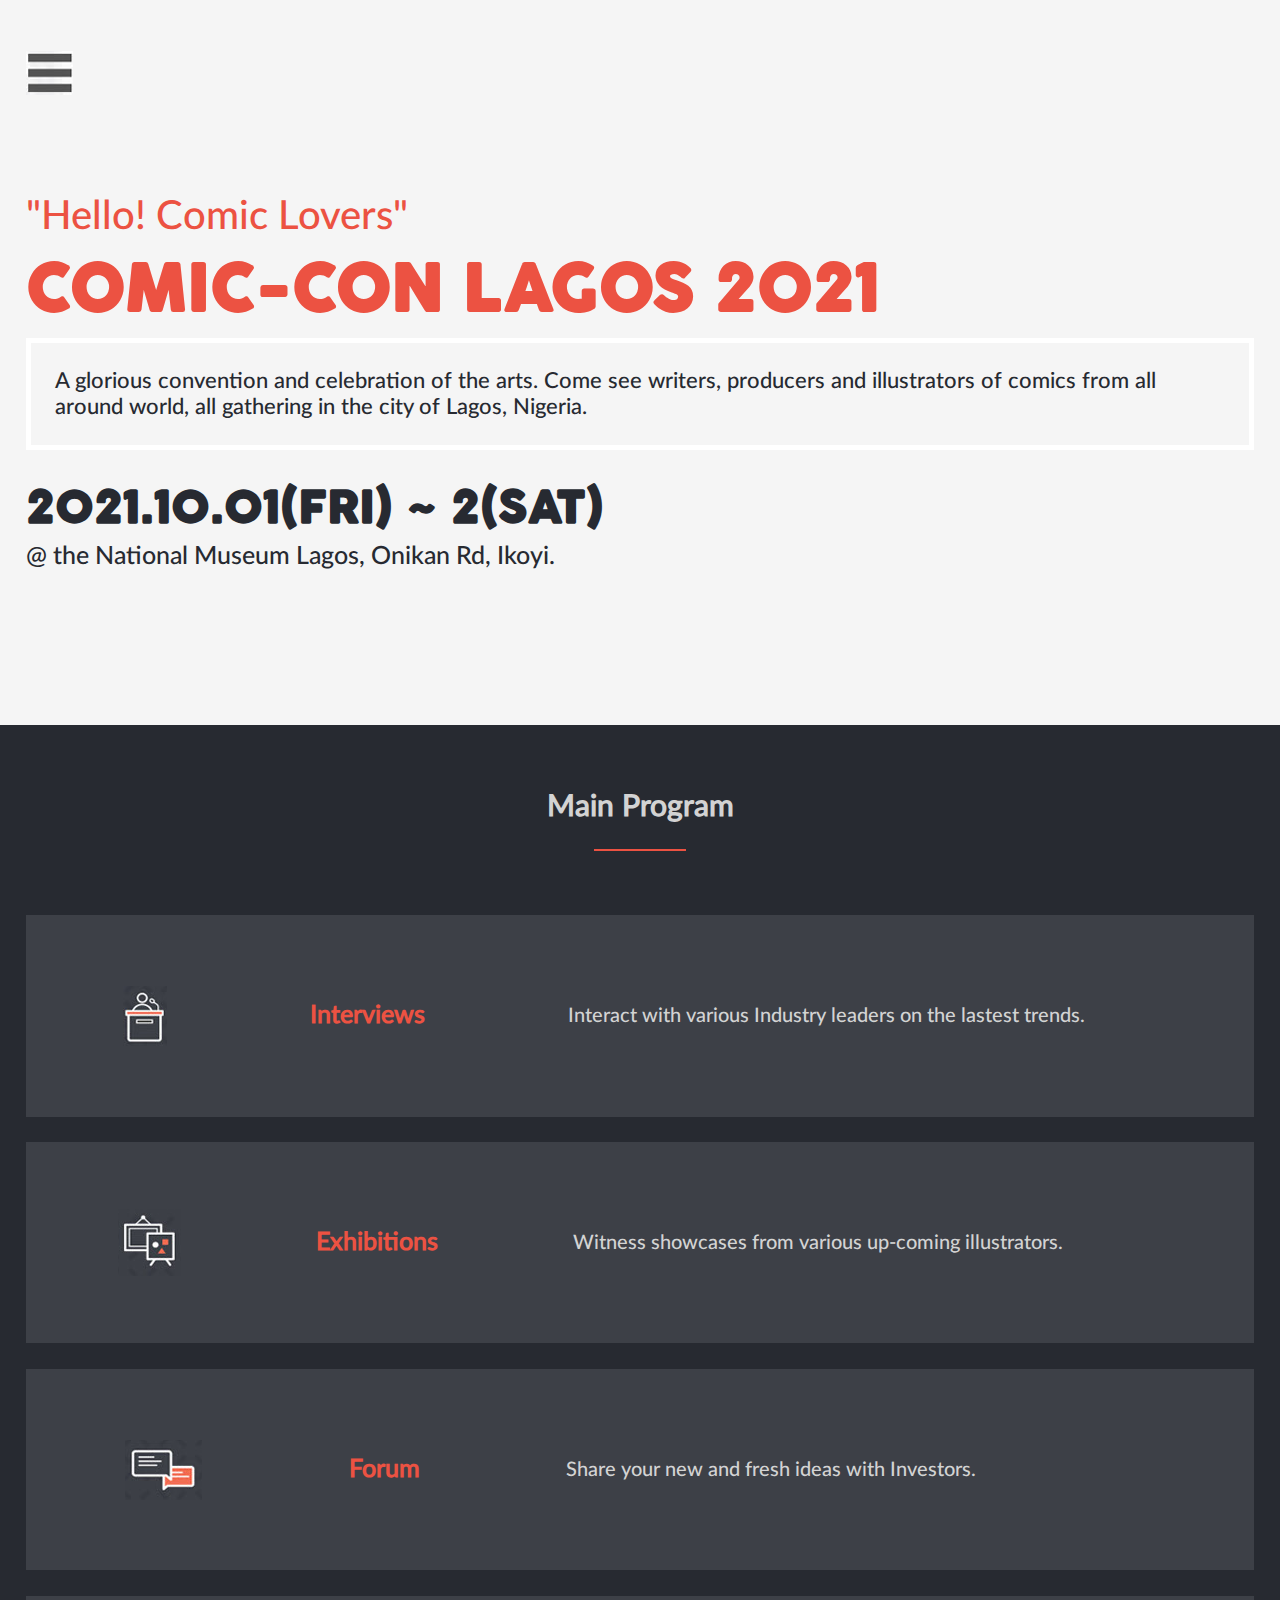
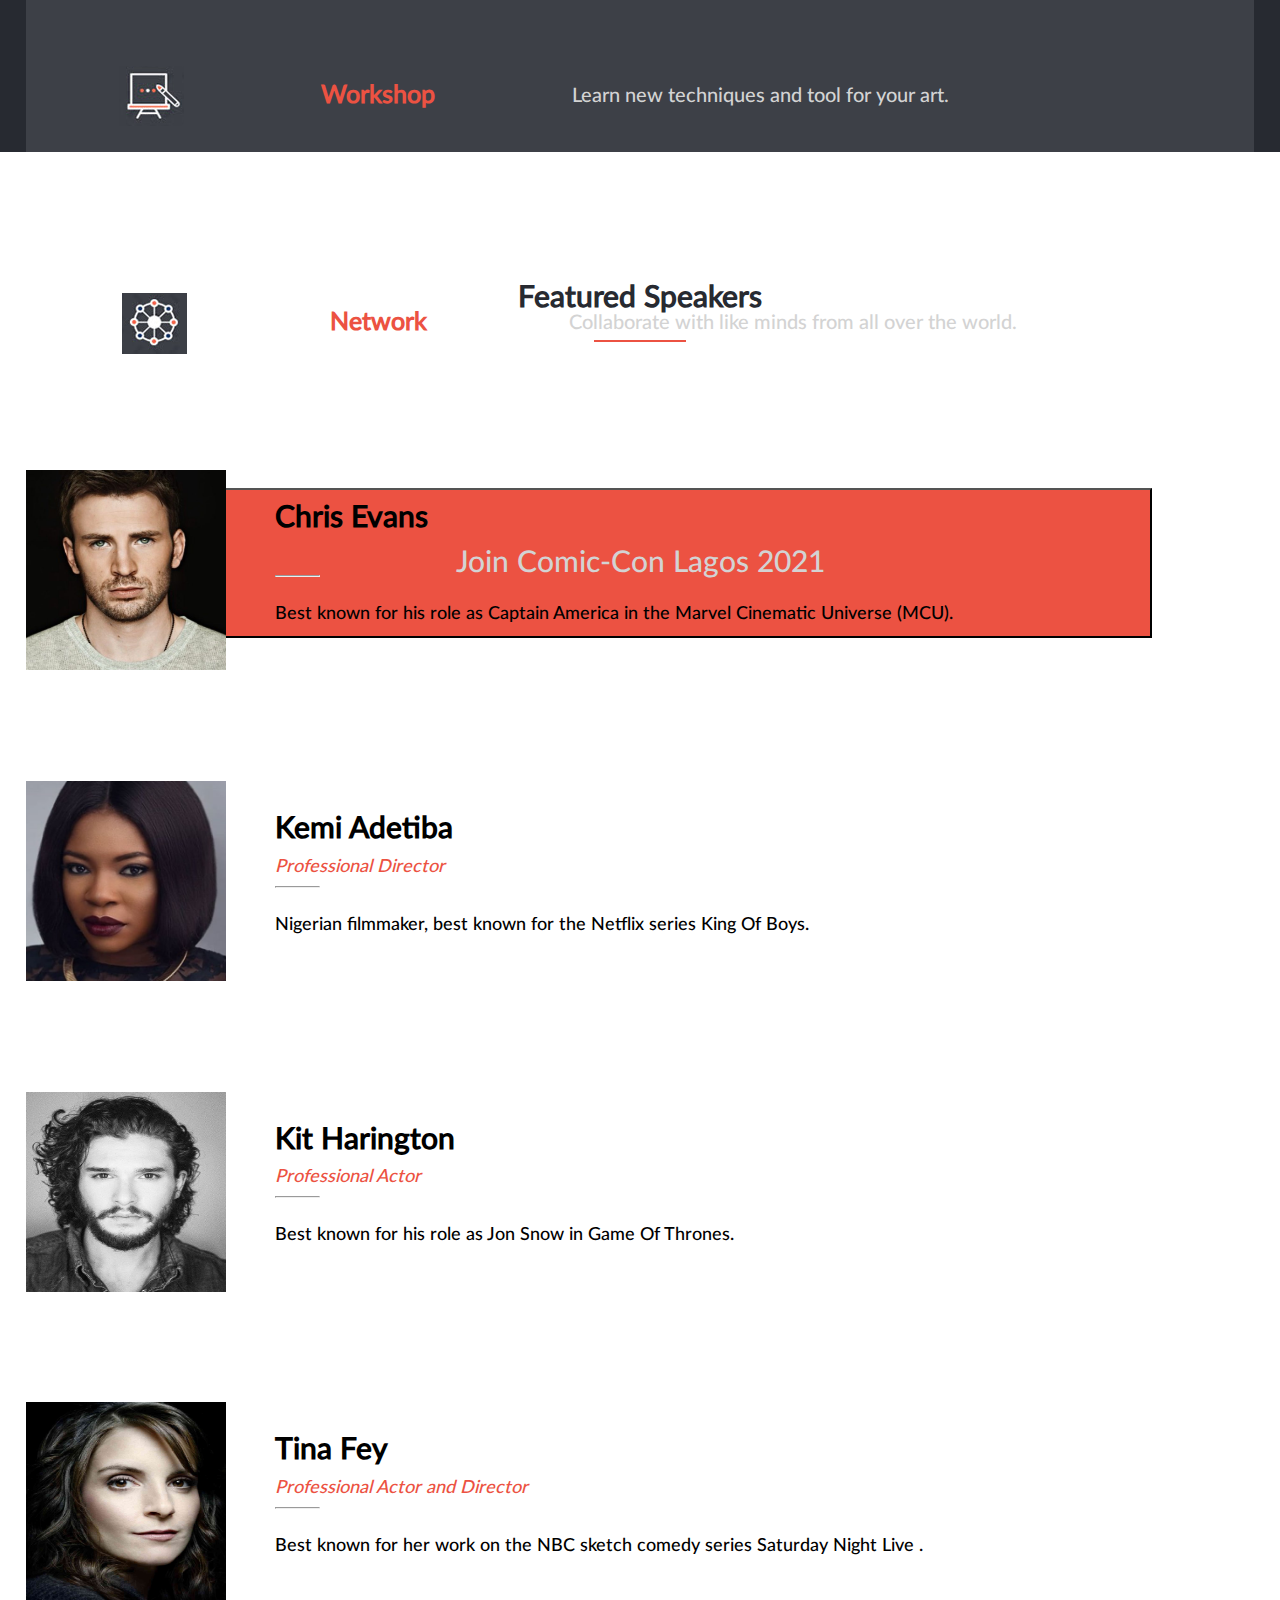
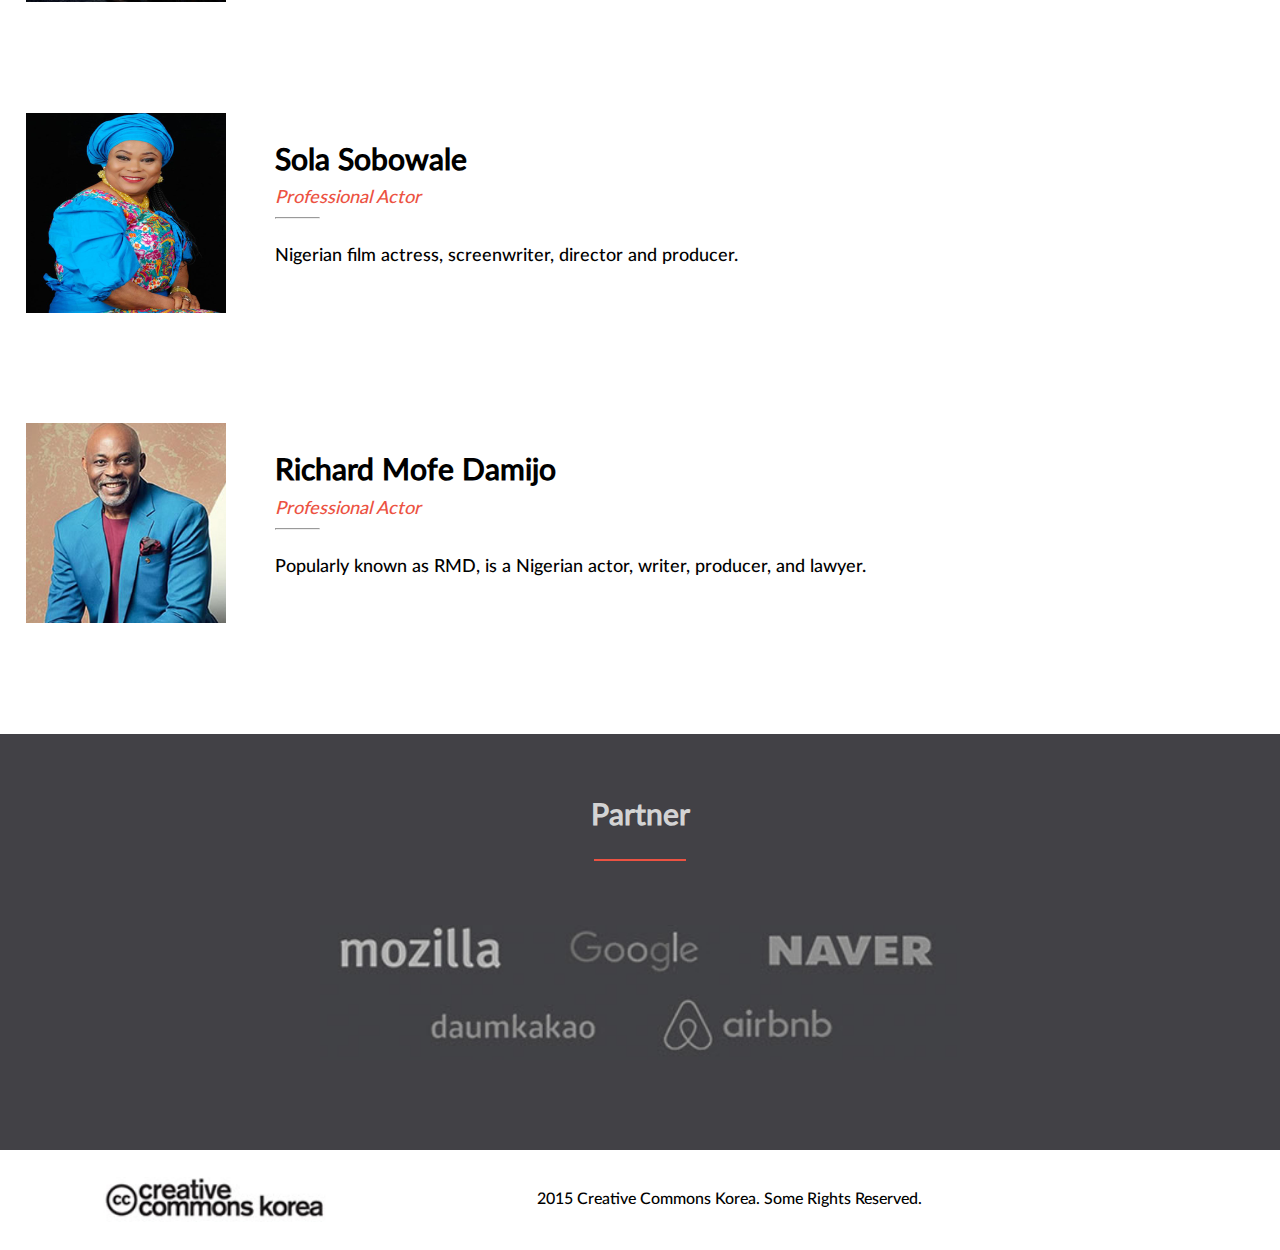
==== index.html @ f4b79e8e "Create index.html" ====
<!DOCTYPE html>
<html lang="en">
<head>
<meta charset="utf-8" />
<title>Comic Con-Home page</title>
<meta name="viewport" content="width=device-width,initial-scale=1.0" />
<link rel="stylesheet" href="css/fonts.css" />
<link rel="stylesheet" href="css/main.css" />
<script type="module" src="scripts/portfolio_load.js"></script>
<script src="scripts/export.js"></script>
</head>
<body>
 <div class="container d-flex">

     <div class="mobile-nav-div d-flex">
        <nav class="nav">
            <div><img  src="images/Hamburger.PNG" alt="View menu"></div>        
        </nav> 
    </div>

    <section id="landing-Page" class="landing-page">
        <header class="landing-page-header">
            <p>"Hello! Comic Lovers"</p>
            <h1>COMIC-CON LAGOS 2021</h1>
        </header>
        <div class="landing-page-p-div">
            <p class="border-div"> A glorious convention and celebration of the arts. Come see writers, producers and illustrators of comics from
                all around world, all gathering in the city of Lagos, Nigeria.
            </p>
            <p class="span-div"> <span>2021.10.01(FRI) ~ 2(SAT) </span> 
            <br>
                @ the National Museum Lagos, Onikan Rd, Ikoyi.
            </p>
        </div>
    </section>

    <section id="about-page" class="about-page">
        <div class="about-page-container-div">
            <header class="about-page-header">
                <h2> Main Program </h2>
                <hr>
            </header>
    
            <div>
                <div class="program-card-div">
                    <header class="program-card-header d-flex">
                        <img src ="images/Interview.PNG" alt="">
                        <h3>Interviews</h3>
                        <p> Interact with various Industry leaders on the lastest trends.</p>
                    </header>
                </div>
                <div class="program-card-div">
                    <header class="program-card-header d-flex">
                        <img src ="images/Exhibition.PNG" alt="">
                        <h3>Exhibitions</h3>
                        <p> Witness showcases from various up-coming illustrators.</p>
                    </header>
                </div>
                <div class="program-card-div">
                    <header class="program-card-header d-flex">
                        <img src ="images/Discussions.PNG" alt="">
                        <h3>Forum</h3>
                        <p> Share your new and fresh ideas with Investors.</p>
                    </header>
                </div>
                <div class="program-card-div">
                    <header class="program-card-header d-flex">
                        <img src ="images/Workshop.PNG" alt="">
                        <h3>Workshop</h3>
                        <p> Learn new techniques and tool for your art.</p>
                    </header>
                </div>
                <div class="program-card-div">
                    <header class="program-card-header d-flex">
                        <img src ="images/Network.PNG" alt="">
                        <h3>Network</h3>
                        <p> Collaborate with like minds from all over the world.</p>
                    </header>
                </div>
            </div>

            <div class="button-div">
                <button class="register-button"> Join Comic-Con Lagos 2021 </button>
            </div>
        </div> 
        <div class="speakers-div-container"> 
            <header class="speakers-div-container-header">
                <h2> Featured Speakers </h2>
                <hr>
            </header>
            <div class="group-speakers-div">
                <div class="single-speaker-div">
                    <div class="speaker-img-div"><img class="speaker-img" src="images/chrisevans.jpg" alt=""></div>
                    <div class="speaker-info-div">
                        <h3> Chris Evans</h3>
                        <span>Professional Actor</span>
                        <hr>
                        <p>
                            Best known for his role as Captain America in the Marvel Cinematic Universe (MCU).
                        </p>
                    </div>
                </div>
                <div class="single-speaker-div">
                    <div class="speaker-img-div"><img class="speaker-img" src="images/kemiAdetiba.jpg" alt=""></div>
                    <div class="speaker-info-div">
                        <h3> Kemi Adetiba</h3>
                        <span>Professional Director</span>
                        <hr>
                        <p>
                            Nigerian filmmaker, best known for the Netflix series King Of Boys.
                        </p>
                    </div>
                </div>
            </div>
            <div class="group-speakers-div">
                <div class="single-speaker-div"> 
                    <div class="speaker-img-div"><img class="speaker-img" src="images/KitHarrington.jpg" alt=""></div>
                    <div class="speaker-info-div">
                        <h3> Kit Harington</h3>
                        <span>Professional Actor</span>
                        <hr>
                        <p>
                            Best known for his role as Jon Snow in Game Of Thrones.
                        </p>
                    </div>
                </div>
                <div class="single-speaker-div">
                    <div class="speaker-img-div"><img class="speaker-img" src="images/TinaFey.jpg" alt=""></div>
                    <div class="speaker-info-div"> 
                        <h3> Tina Fey</h3>
                        <span>Professional Actor and Director</span>
                        <hr>
                        <p>
                            Best known for her work on the NBC sketch comedy series Saturday Night Live .
                        </p>
                    </div>
                </div>
            </div>
            <div class="group-speakers-div">
                <div class="single-speaker-div"> 
                    <div class="speaker-img-div"><img class="speaker-img" src="images/shola.jpg" alt=""></div>
                    <div class="speaker-info-div">
                        <h3> Sola Sobowale</h3>
                        <span>Professional Actor</span>
                        <hr>
                        <p>
                            Nigerian film actress, screenwriter, director and producer.
                        </p>
                    </div>
                </div>
                <div class="single-speaker-div">
                    <div class="speaker-img-div"><img class="speaker-img" src="images/rmd.jpg" alt=""></div>
                    <div class="speaker-info-div">
                        <h3> Richard Mofe Damijo</h3>
                        <span>Professional Actor</span>
                        <hr>
                        <p>
                            Popularly known as RMD, is a Nigerian actor, writer, producer, and lawyer.
                        </p>
                    </div>
                </div>
            </div>
        </div>    
    </section>

    <footer>
        <div class="about-page-header">
            <h2> Partner </h2>
            <hr>
        </div>
        <div>
            <div class="footer-img-div d-flex"><img src="images/partners.PNG" alt="partners logo"></div>
            <div class="licence-div d-flex">
                <img src="images/cc.PNG" alt="creative commons logo">
                <p>2015 Creative Commons Korea. Some Rights Reserved. </p>
            </div>
        </div>
    </footer>
 </div>
</body>
</html>
---- css/fonts.css ----
@font-face {
    font-family: 'LatoWebMedium';
    src: url('/fonts/Lato-Medium.eot');
    src: url('/fonts/Lato-Medium.eot?#iefix') format('embedded-opentype');
    src: url('/fonts/Lato-Medium.woff2') format('woff2');
    src: url('/fonts/Lato-Medium.woff') format('woff');
    src: url('/fonts/Lato-Medium.ttf') format('truetype');
    font-style: normal;
    font-weight: normal;
    text-rendering: optimizeLegibility;
}

@font-face {
    font-family: 'LatoWebMediumitalic';
    src: url('/fonts/Lato-MediumItalic.eot'); /* IE9 Compat Modes */
    src: url('/fonts/Lato-MediumItalic.eot?#iefix') format('embedded-opentype'), /* IE6-IE8 */
         url('/fonts/Lato-MediumItalic.woff2') format('woff2'), /* Modern Browsers */
         url('/fonts/Lato-MediumItalic.woff') format('woff'), /* Modern Browsers */
         url('/fonts/Lato-MediumItalic.ttf') format('truetype');
    font-style: italic;
    font-weight: normal;
    text-rendering: optimizeLegibility;
}

@font-face {
    font-family: 'CocoGoose';
    src: url('/fonts/Cocogoose-Pro-trial.ttf') format('truetype');
    src: url('/fonts/cocogoose.ttf') format('truetype');
    font-weight: normal;
    font-style: normal;
}
---- css/main.css ----
html {
  box-sizing: border-box;   
}

body {
  font-family: 'CocoGoose','LatoWebMedium', Helvetica, sans-serif;
  margin: 0;
  background-color: #f5f5f5;
}

button {
  cursor: pointer;
}

.container {
  flex-direction: column; 
}

.container {
  border: none;
  max-width: none;
  height: 100%;
  margin: 0;  
  justify-content: space-between;
  overflow-y: auto;
}

footer {
  background-color: #424146;
  padding-top: 5%;
}

.speaker-info-div,
.single-speaker-div,
.program-card-div,
.d-flex {
  display: flex;
}

.mobile-nav-div {
  padding: 4% 2% 2% 2%;
  min-height: 5%;
}

.nav img:hover {
  border: 1px solid black;
  overflow: hidden;
}

.landing-page {
  width: 96%;
  margin: 2% 2% 10% 2%;
  min-height: 45%;
}

.speaker-info-div span,
.speakers-div-container-header hr,
.program-card-header h3,
.landing-page-header p,
.landing-page-header h1,
.about-page-header hr {
  color: #ec5242;
}

.speakers-div-container-header h2,
.landing-page-p-div p {
  color: #272a31;
}

.licence-div p,
.speaker-info-div,
.speakers-div-container-header h2,
.register-button,
.program-card-div,
.about-page-header h2,
.border-div,
.landing-page-header p,
.span-div {
  font-family: 'LatoWebMedium', Helvetica, sans-serif;
}

.landing-page-header p { 
 font-size: 40px; 
 margin-bottom: 0;
}

.landing-page-header h1,
.span-div span {
  font-family: 'CocoGoose', Helvetica, sans-serif;
}

.landing-page-header h1 {  
  font-size: 65px; 
  margin-top: 0;
  margin-bottom: 0;
}

.landing-page-p-div {
  margin-bottom: 2%;
}

.landing-page-p-div p.border-div {
  border: 5px solid #ffff;
  padding: 2%;
  font-size: 22px;
  margin-top: 0;
}

.span-div span {
  font-weight: bold;
  font-size: 45px;
}

.span-div {  
  font-size: 25px;
}

.about-page {
  background-color: #ffff;
  min-height: 80%;
}

.register-button,
.program-card-header p,
.about-page-header {
  color: #d3d3d3;
}

.about-page-header {  
  margin-bottom: 5%;
}

.about-page-header h2 {  
  margin-top: 0;
}


.speakers-div-container-header {
  margin-bottom: 10%;
  margin-top: 5%;
}

.speakers-div-container-header,
.about-page-header {  
  text-align: center;  
}

.speakers-div-container-header h2,
.about-page-header h2 {
  font-size: 30px;
}

.speakers-div-container-header hr,
.about-page-header hr {
  border: 1px solid;
  width: 7%;
}

.about-page-container-div {
  height: 107vh;
  background-color: #272a31;
  padding-top: 5%;
}

.program-card-div {
  background: #3d4047;
}

.program-card-div {  
  margin-left: 2%;
  margin-right: 2%;
  margin-bottom: 2%;
  width: 92%;
  padding: 2%;
  height: 150px;
  align-items: center;
}

.program-card-div header {
  width: 100%;
  height: 100%;
  justify-content: space-around;
  align-items: center;
}

.program-card-header p {
  width: 50%;
  font-size: 20px;
}

.program-card-div header.program-card-header {
  flex-direction: row;
}

.program-card-header h3 {
  font-size: 25px;
}

.button-div {
  height: 150px;
  width: 80%;
  margin: 5% 10% 5% 10%;
}

.register-button {
  height: 100%;  
  background: #ec5242;
  width: 100%;
  font-size: 30px;
}

.register-button:hover {
  border: 1px solid #3d4047;
}

.speakers-div-container {
  background: #ffff;
  padding-top: 5%;
}

.group-speakers-div {
  margin-left: 2%;
  margin-right: 2%;
}

.single-speaker-div {
  flex-direction: row;
  margin-bottom: 4%;
}

.speaker-img-div {
  height: 200px;
  width: 200px;
  margin-right: 4%;
  margin-bottom: 5%;
}

.speaker-img {
  width: 100%;
  height: 100%;
}

.speaker-info-div {
  flex-direction: column;   
  width: 70%;
}

.speaker-info-div h3 {
  font-size: 30px;
  font-weight: bold;
  margin-bottom: 1%;
}

.speaker-info-div p, 
.speaker-info-div span {   
  font-size: 18px;
}

.speaker-info-div span {
  font-style: italic; 
}

.speaker-info-div hr {
  width: 5%;   
  margin-left: 0px;  
}

.footer-img-div {
  justify-content: center;
}

.licence-div {
  background: #fff;
  width: 100%;
  height: 100px;
  align-items: center;
  justify-content: space-around;
}

.licence-div p {
  width: 50%;
  font-size: 16px;
}

.licence-div img {
  height: 45%;
}

.footer-img-div img {
  margin-bottom: 7%;
  min-width: 50%;
}
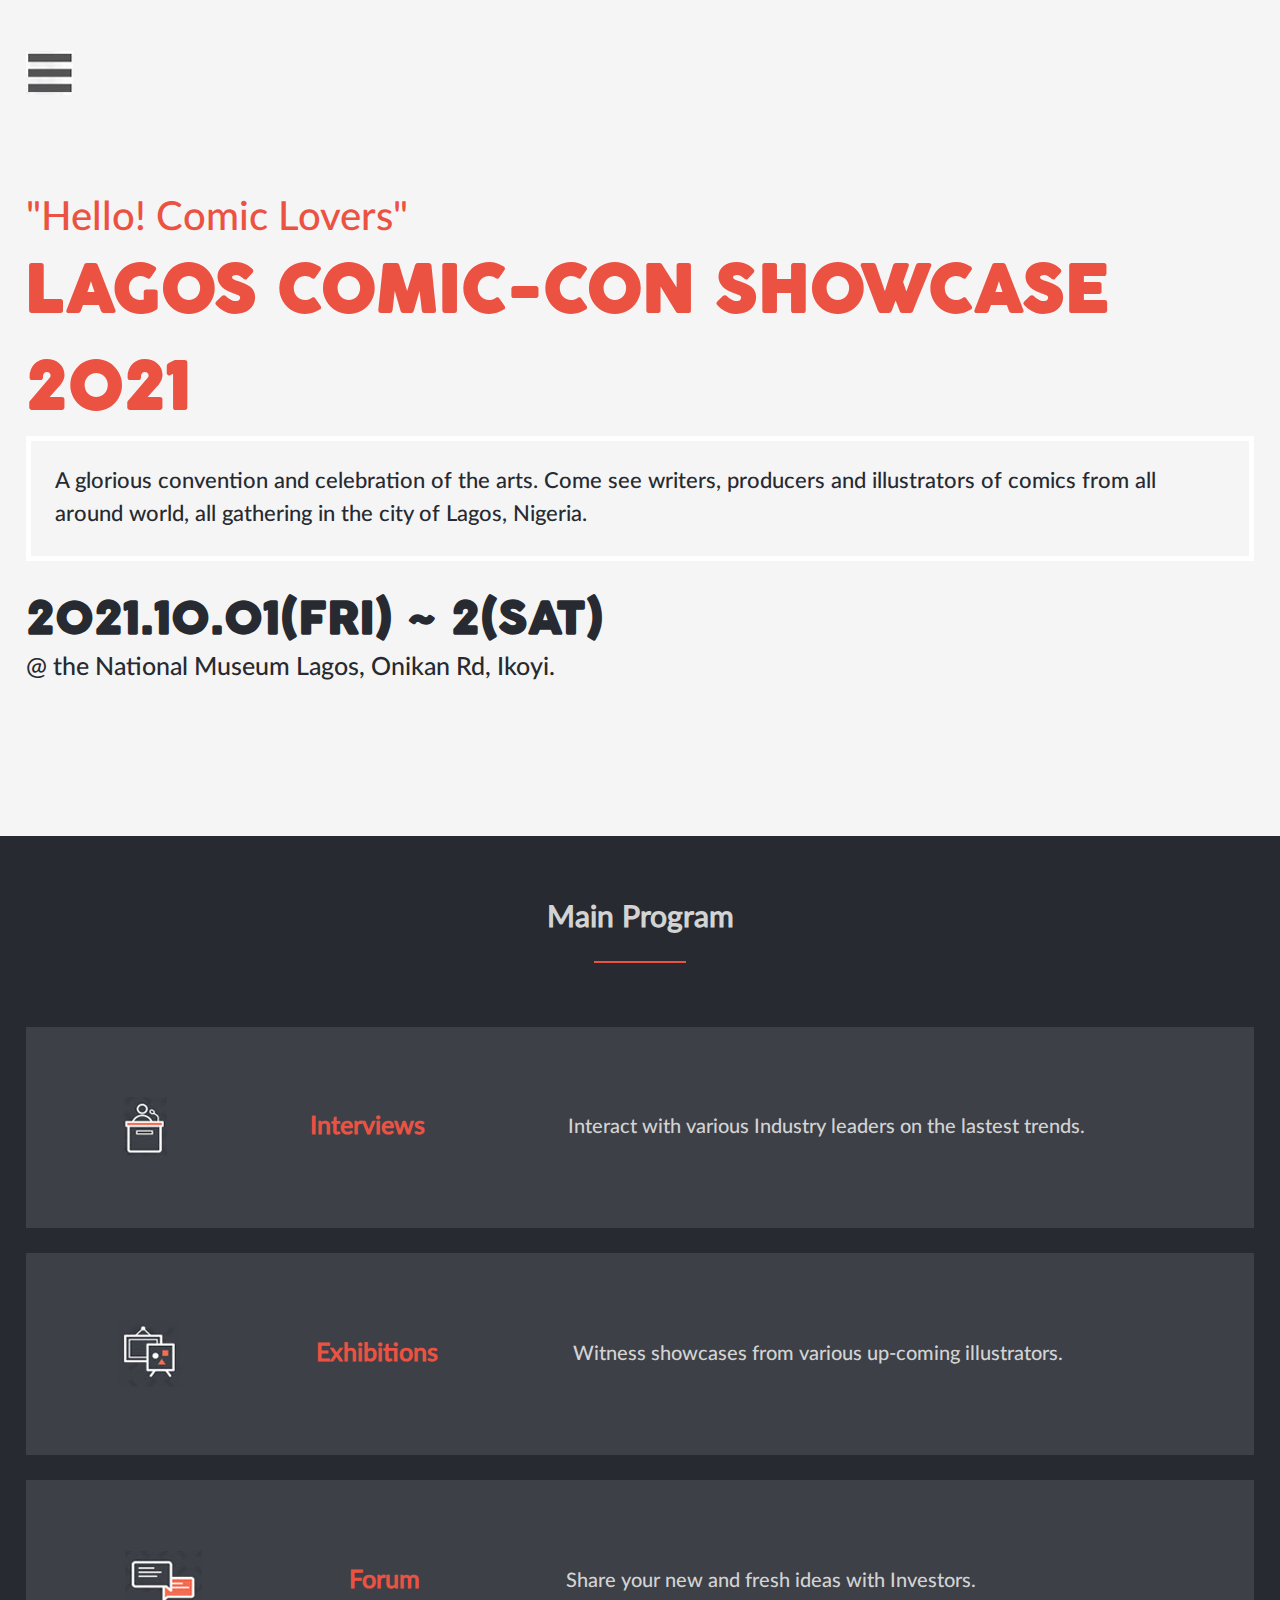
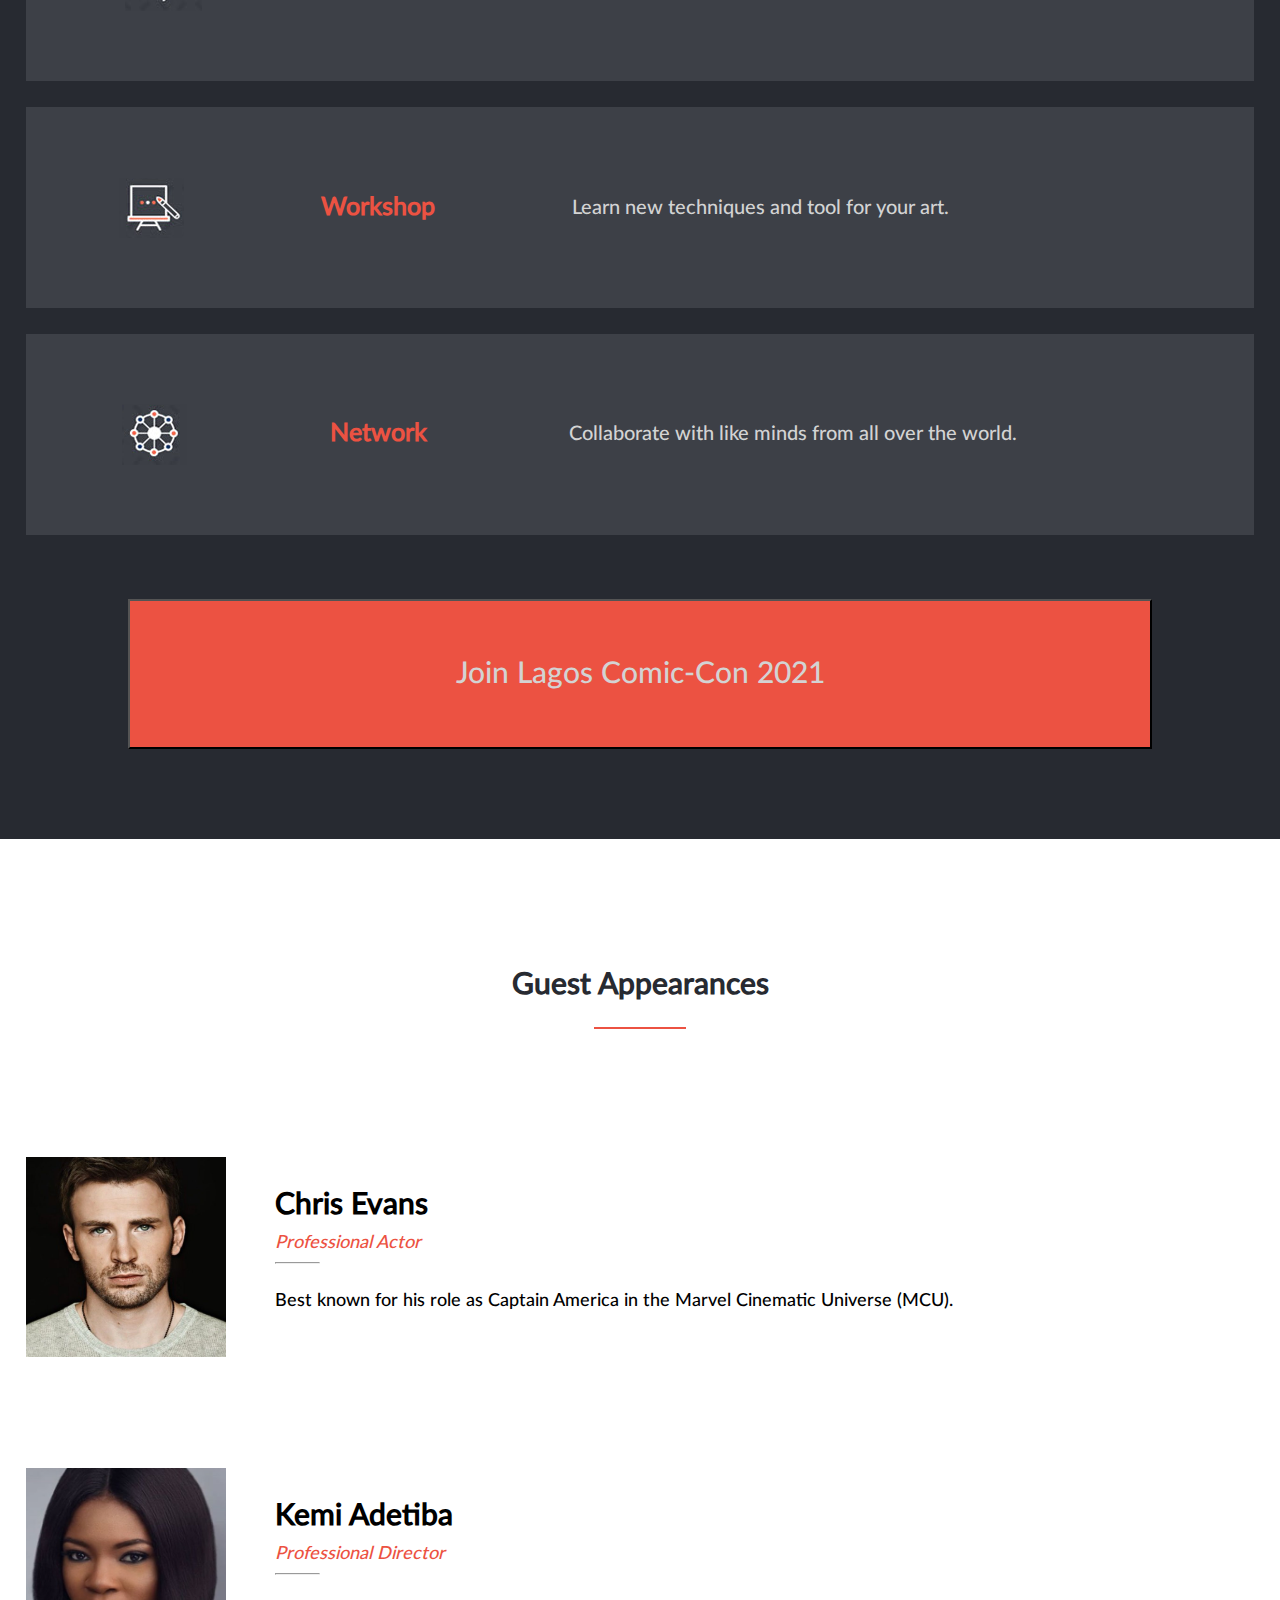
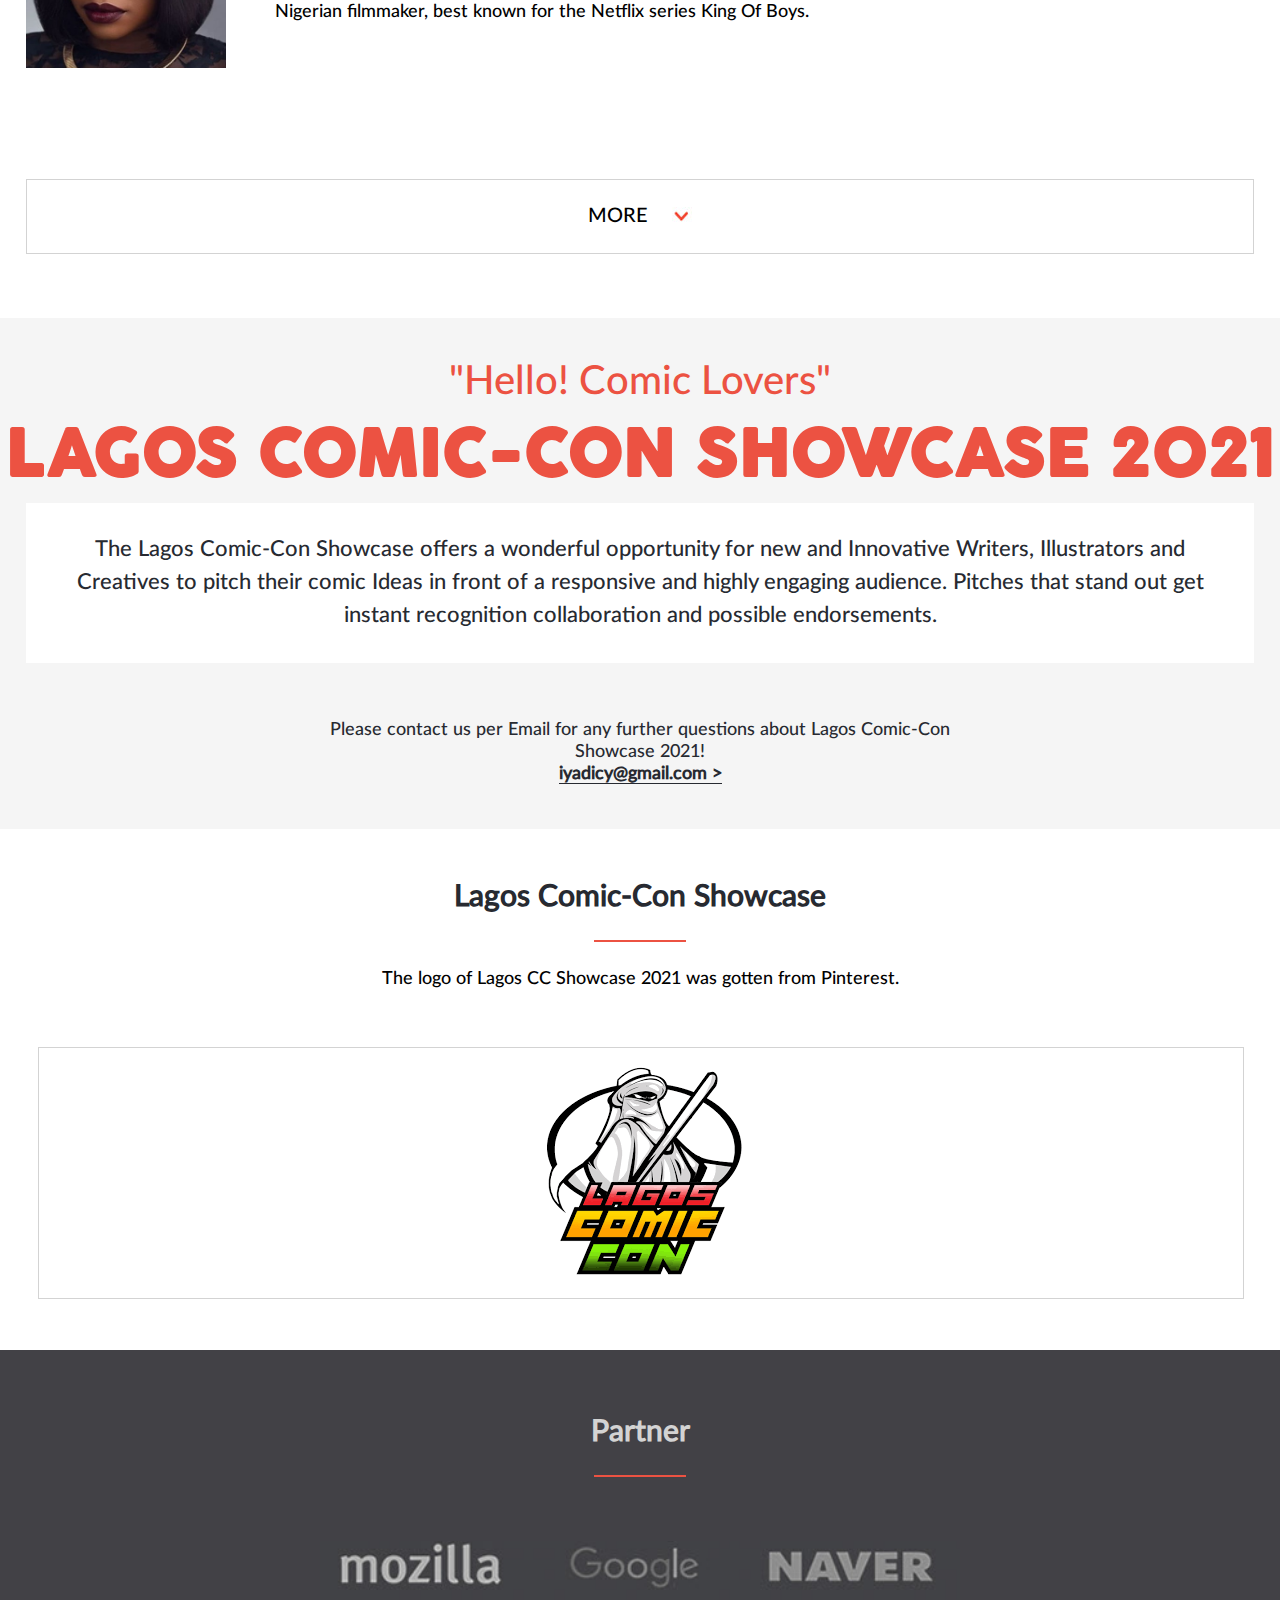
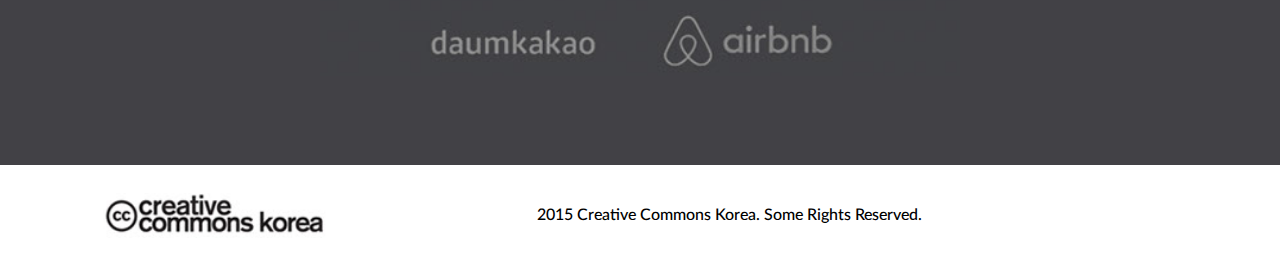
==== commit 63ce7168: "Update Index.html" ====
--- a/index.html
+++ b/index.html
@@ -2,26 +2,27 @@
 <html lang="en">
 <head>
 <meta charset="utf-8" />
-<title>Comic Con-Home page</title>
+<title>Lagos Comic-Con Showcase: Home page</title>
 <meta name="viewport" content="width=device-width,initial-scale=1.0" />
 <link rel="stylesheet" href="css/fonts.css" />
 <link rel="stylesheet" href="css/main.css" />
-<script type="module" src="scripts/portfolio_load.js"></script>
+<link rel="stylesheet" href="css/mobile-nav.css" />
+<link rel="stylesheet" href="css/about-section.css" />
 <script src="scripts/export.js"></script>
 </head>
 <body>
  <div class="container d-flex">
 
-     <div class="mobile-nav-div d-flex">
-        <nav class="nav">
+     <div class="mobile-nav-div fixed d-flex">
+        <nav class="nav" id="Hamburger">
             <div><img  src="images/Hamburger.PNG" alt="View menu"></div>        
         </nav> 
     </div>
 
-    <section id="landing-Page" class="landing-page">
+    <section id="landing-Page" class="landing-page margin-top">
         <header class="landing-page-header">
             <p>"Hello! Comic Lovers"</p>
-            <h1>COMIC-CON LAGOS 2021</h1>
+            <h1>LAGOS COMIC-CON SHOWCASE <br> 2021</h1>
         </header>
         <div class="landing-page-p-div">
             <p class="border-div"> A glorious convention and celebration of the arts. Come see writers, producers and illustrators of comics from
@@ -34,9 +35,9 @@
         </div>
     </section>
 
-    <section id="about-page" class="about-page">
-        <div class="about-page-container-div">
-            <header class="about-page-header">
+    <section id="program-page" class="program-page">
+        <div class="program-page-container-div">
+            <header class="program-page-header">
                 <h2> Main Program </h2>
                 <hr>
             </header>
@@ -80,12 +81,12 @@
             </div>
 
             <div class="button-div">
-                <button class="register-button"> Join Comic-Con Lagos 2021 </button>
+                <button class="register-button"> Join Lagos Comic-Con 2021 </button>
             </div>
         </div> 
         <div class="speakers-div-container"> 
             <header class="speakers-div-container-header">
-                <h2> Featured Speakers </h2>
+                <h2> Guest Appearances </h2>
                 <hr>
             </header>
             <div class="group-speakers-div">
@@ -112,59 +113,124 @@
                     </div>
                 </div>
             </div>
-            <div class="group-speakers-div">
-                <div class="single-speaker-div"> 
-                    <div class="speaker-img-div"><img class="speaker-img" src="images/KitHarrington.jpg" alt=""></div>
-                    <div class="speaker-info-div">
-                        <h3> Kit Harington</h3>
-                        <span>Professional Actor</span>
-                        <hr>
-                        <p>
-                            Best known for his role as Jon Snow in Game Of Thrones.
-                        </p>
-                    </div>
-                </div>
-                <div class="single-speaker-div">
-                    <div class="speaker-img-div"><img class="speaker-img" src="images/TinaFey.jpg" alt=""></div>
-                    <div class="speaker-info-div"> 
-                        <h3> Tina Fey</h3>
-                        <span>Professional Actor and Director</span>
-                        <hr>
-                        <p>
-                            Best known for her work on the NBC sketch comedy series Saturday Night Live .
-                        </p>
-                    </div>
-                </div>
-            </div>
-            <div class="group-speakers-div">
-                <div class="single-speaker-div"> 
-                    <div class="speaker-img-div"><img class="speaker-img" src="images/shola.jpg" alt=""></div>
-                    <div class="speaker-info-div">
-                        <h3> Sola Sobowale</h3>
-                        <span>Professional Actor</span>
-                        <hr>
-                        <p>
-                            Nigerian film actress, screenwriter, director and producer.
-                        </p>
-                    </div>
-                </div>
-                <div class="single-speaker-div">
-                    <div class="speaker-img-div"><img class="speaker-img" src="images/rmd.jpg" alt=""></div>
-                    <div class="speaker-info-div">
-                        <h3> Richard Mofe Damijo</h3>
-                        <span>Professional Actor</span>
-                        <hr>
-                        <p>
-                            Popularly known as RMD, is a Nigerian actor, writer, producer, and lawyer.
-                        </p>
-                    </div>
-                </div>
-            </div>
+
+            <div id="do-collapse-div">
+                <button class="more-button" id="do-collapse" type="button">MORE <img src="images/more-arrow.PNG" alt=""></button>
+            </div>
+            
+            <div class="hide" id="collapse">
+                <div class="group-speakers-div">
+                    <div class="single-speaker-div"> 
+                        <div class="speaker-img-div"><img class="speaker-img" src="images/KitHarrington.jpg" alt=""></div>
+                        <div class="speaker-info-div">
+                            <h3> Kit Harington</h3>
+                            <span>Professional Actor</span>
+                            <hr>
+                            <p>
+                                Best known for his role as Jon Snow in Game Of Thrones.
+                            </p>
+                        </div>
+                    </div>
+                    <div class="single-speaker-div">
+                        <div class="speaker-img-div"><img class="speaker-img" src="images/TinaFey.jpg" alt=""></div>
+                        <div class="speaker-info-div"> 
+                            <h3> Tina Fey</h3>
+                            <span>Professional Actor and Director</span>
+                            <hr>
+                            <p>
+                                Best known for her work on the NBC sketch comedy series Saturday Night Live .
+                            </p>
+                        </div>
+                    </div>
+                </div>
+                <div class="group-speakers-div">
+                    <div class="single-speaker-div"> 
+                        <div class="speaker-img-div"><img class="speaker-img" src="images/shola.jpg" alt=""></div>
+                        <div class="speaker-info-div">
+                            <h3> Sola Sobowale</h3>
+                            <span>Professional Actor</span>
+                            <hr>
+                            <p>
+                                Nigerian film actress, screenwriter, director and producer.
+                            </p>
+                        </div>
+                    </div>
+                    <div class="single-speaker-div">
+                        <div class="speaker-img-div"><img class="speaker-img" src="images/rmd.jpg" alt=""></div>
+                        <div class="speaker-info-div">
+                            <h3> Richard Mofe Damijo</h3>
+                            <span>Professional Actor</span>
+                            <hr>
+                            <p>
+                                Popularly known as RMD, is a Nigerian actor, writer, producer, and lawyer.
+                            </p>
+                        </div>
+                    </div>
+                </div>
+    
+            </div>
+           <div class="hide" id="undo-collapse-div">
+            <button class="less-button" id="undo-collapse" type="button"><img src="images/Less-arrow.png" alt=""></button>
+           </div>
+           
         </div>    
     </section>
 
+    <section class="landing-Page" id="about-page">
+        <header class="landing-page-header center">
+            <p>"Hello! Comic Lovers"</p>
+            <h1>LAGOS COMIC-CON SHOWCASE 2021</h1>
+        </header>
+        <div class="landing-page-p-div about-p-div">
+            <p class="border-div about-p-tag"> The Lagos Comic-Con Showcase offers a wonderful opportunity for new and Innovative Writers, Illustrators and
+                Creatives to pitch their comic Ideas in front of a responsive and highly engaging audience. Pitches that stand out get instant recognition
+                collaboration and possible endorsements.
+            </p>
+            <p class="about-landing-page-p"> Please contact us per Email for any further questions about Lagos Comic-Con Showcase 2021!
+                <br>
+                <a href="mailto:iyadicy@gmail.com">iyadicy@gmail.com ></a>                
+            </p>
+        </div>
+        <div class="speakers-div-container flex-column padding">
+            <header class="speakers-div-container-header margin">
+                <h2> Lagos Comic-Con Showcase </h2>
+                <hr>
+            </header>
+            <P class="about-landing-page-p"> The logo of Lagos CC Showcase 2021 was gotten from Pinterest.</P>
+            <div class="main-logo-div"><img src="images/lagosComicConLogo.png" alt="showcase logo"></div>
+        </div>
+    </section>
+
+    <div class="mobile-nav d-flex" id="mobile-nav">    
+        <div class="mobile-nav-top d-flex">          
+          <div class="cross-img-div"><img src="images/circle-cross.png" tabindex="0" id="cancel-img" class="cross-img" alt="close menu"></div>
+        </div>
+        <div class="mobile-nav-list d-flex">
+          <ul class="mobile-nav-menu-list d-flex">
+            <li tabindex="0">
+              <div class="mobile-nav-list-title"><a href="#landing-page">Home</a></div>
+            </li>
+            <li tabindex="0">
+              <div class="mobile-nav-list-title margin-top"><a href="#program-page">Program</a></div>       
+            </li>
+            <li tabindex="0">
+              <div class="mobile-nav-list-title margin-top"><a href="#about-page">About</a></div>   
+            </li>
+            <li tabindex="0">
+              <div class="mobile-nav-list-title margin-top"><a href="#landing-page">Join</a></div> 
+            </li>
+            <li tabindex="0">
+                <div class="mobile-nav-list-title margin-top"><a href="#landing-page">Sponsor</a></div> 
+            </li>
+            <li tabindex="0">
+                <div class="mobile-nav-list-title margin-top"><a href="#landing-page">News</a></div> 
+            </li>
+          </ul>
+        </div>         
+      </div>
+
     <footer>
-        <div class="about-page-header">
+        <div class="program-page-header">
             <h2> Partner </h2>
             <hr>
         </div>
@@ -177,5 +243,6 @@
         </div>
     </footer>
  </div>
+ <script src="scripts/app.js"></script>
 </body>
 </html>--- a/css/main.css
+++ b/css/main.css
@@ -14,6 +14,10 @@
 
 .container {
   flex-direction: column; 
+}
+
+.hide {
+  display: none;
 }
 
 .container {
@@ -42,11 +46,6 @@
   min-height: 5%;
 }
 
-.nav img:hover {
-  border: 1px solid black;
-  overflow: hidden;
-}
-
 .landing-page {
   width: 96%;
   margin: 2% 2% 10% 2%;
@@ -58,7 +57,7 @@
 .program-card-header h3,
 .landing-page-header p,
 .landing-page-header h1,
-.about-page-header hr {
+.program-page-header hr {
   color: #ec5242;
 }
 
@@ -67,12 +66,14 @@
   color: #272a31;
 }
 
+.less-button,
+.more-button,
 .licence-div p,
 .speaker-info-div,
 .speakers-div-container-header h2,
 .register-button,
 .program-card-div,
-.about-page-header h2,
+.program-page-header h2,
 .border-div,
 .landing-page-header p,
 .span-div {
@@ -104,6 +105,7 @@
   padding: 2%;
   font-size: 22px;
   margin-top: 0;
+  line-height: 1.5em;
 }
 
 .span-div span {
@@ -115,22 +117,22 @@
   font-size: 25px;
 }
 
-.about-page {
+.program-page {
   background-color: #ffff;
   min-height: 80%;
 }
 
 .register-button,
 .program-card-header p,
-.about-page-header {
+.program-page-header {
   color: #d3d3d3;
 }
 
-.about-page-header {  
+.program-page-header {  
   margin-bottom: 5%;
 }
 
-.about-page-header h2 {  
+.program-page-header h2 {  
   margin-top: 0;
 }
 
@@ -141,25 +143,26 @@
 }
 
 .speakers-div-container-header,
-.about-page-header {  
+.program-page-header {  
   text-align: center;  
 }
 
 .speakers-div-container-header h2,
-.about-page-header h2 {
+.program-page-header h2 {
   font-size: 30px;
 }
 
 .speakers-div-container-header hr,
-.about-page-header hr {
+.program-page-header hr {
   border: 1px solid;
   width: 7%;
 }
 
-.about-page-container-div {
-  height: 107vh;
+.program-page-container-div {
+  min-height: 12vh;
   background-color: #272a31;
   padding-top: 5%;
+  padding-bottom: 2%;
 }
 
 .program-card-div {
@@ -210,7 +213,7 @@
 }
 
 .register-button:hover {
-  border: 1px solid #3d4047;
+  border: 5px solid #3d4047;
 }
 
 .speakers-div-container {
@@ -289,4 +292,29 @@
 .footer-img-div img {
   margin-bottom: 7%;
   min-width: 50%;
-}+}
+
+.less-button,
+.more-button {
+  display: flex;
+  width: 96%;
+  height: 75px;
+  margin-left: 2%;
+  margin-right: 2%;
+  margin-bottom: 5%;
+  font-size: 20px; 
+  background: #ffff;
+  border: 1px solid #d3d3d3;
+  justify-content: center;
+  align-items: center;
+}
+
+.less-button img,
+.more-button img {
+  margin-left: 2%;
+}
+
+.less-button:hover,
+.more-button:hover {
+  border: 5px solid #d3d3d3;
+}
--- a/css/mobile-nav.css
+++ b/css/mobile-nav.css
@@ -0,0 +1,73 @@
+.mobile-nav {
+  display: none;
+}
+
+.mobile-nav {
+  z-index: 9;
+  min-width: 100%;
+  min-height: 100%;
+  position: fixed;
+  flex-wrap: wrap;
+  overflow-x: hidden;
+  overflow-y: auto;
+  background: #ec5242;
+  flex-direction: column;
+  justify-content: space-around;
+  margin: auto;
+}
+
+.mobile-nav-top {
+  flex-direction: row;
+  justify-content: space-between;
+  min-width: 100%;
+}
+
+.mobile-nav-menu-list a:hover {
+  border-bottom: 4px solid #272a31;
+}
+
+.mobile-nav-menu-list a {
+  text-decoration: none;  
+  color: #d3d3d3;
+  font-size: 30px;
+}
+
+.mobile-nav-list {
+  width: 100%;
+}
+
+li.mobile-nav-list-title {
+  text-decoration: none;
+}
+
+.mobile-nav-menu-list {
+  list-style: none;
+  font-family: 'CocoGoose', Helvetica, sans-serif;
+  text-align: center;
+  flex-direction: column;
+  align-content: center;
+  min-width: 100%;
+  padding: 0;
+  height: 80%;
+}
+
+.mobile-nav-top div.cross-img-div {
+  max-width: 8%;
+}
+
+.mobile-nav {
+  overflow-y: hidden;
+}
+
+.cross-img-div {
+  height: 10%;
+  margin-top: 7%;
+  margin-right: 5%;
+  margin-left: 10%;
+}
+
+.cross-img {
+  height: 100%;
+  width: 100%;
+  resize: both;
+}
--- a/css/about-section.css
+++ b/css/about-section.css
@@ -0,0 +1,64 @@
+.about-p-tag,
+.about-landing-page-p,
+.center {
+  text-align: center;
+}
+
+.about-p-tag {
+  margin: 3% 2% 3% 2%;
+  background: #ffff;
+}
+
+.flex-column,
+.about-p-div {
+  display: flex;
+  flex-direction: column;
+}
+
+.about-landing-page-p {
+  font-size: 18px;
+  align-self: center;
+  width: 50%;
+  font-family: 'LatoWebMedium', Helvetica, sans-serif;
+}
+
+.about-landing-page-p a {
+  color: #272a31;
+  font-weight: bold;
+  text-decoration: none;
+  border-bottom: 1px solid #272a31;
+}
+
+.margin {
+  margin-top: 0;
+  margin-bottom: 0;
+}
+
+.padding {
+  padding-top: 2%;
+}
+
+.main-logo-div img {
+  resize: both;
+  align-self: center;
+}
+
+.main-logo-div {
+  display: flex;
+  flex-direction: row;
+  width: 94%;
+  margin: 3% 3% 4% 3%;
+  height: 250px;
+  justify-content: center;
+  border: 1px solid #d3d3d3;
+}
+
+.fixed {
+  position: fixed;
+  background-color: #f5f5f5;
+  width: 100%;
+}
+
+.margin-top {
+  margin-top: 12%;
+}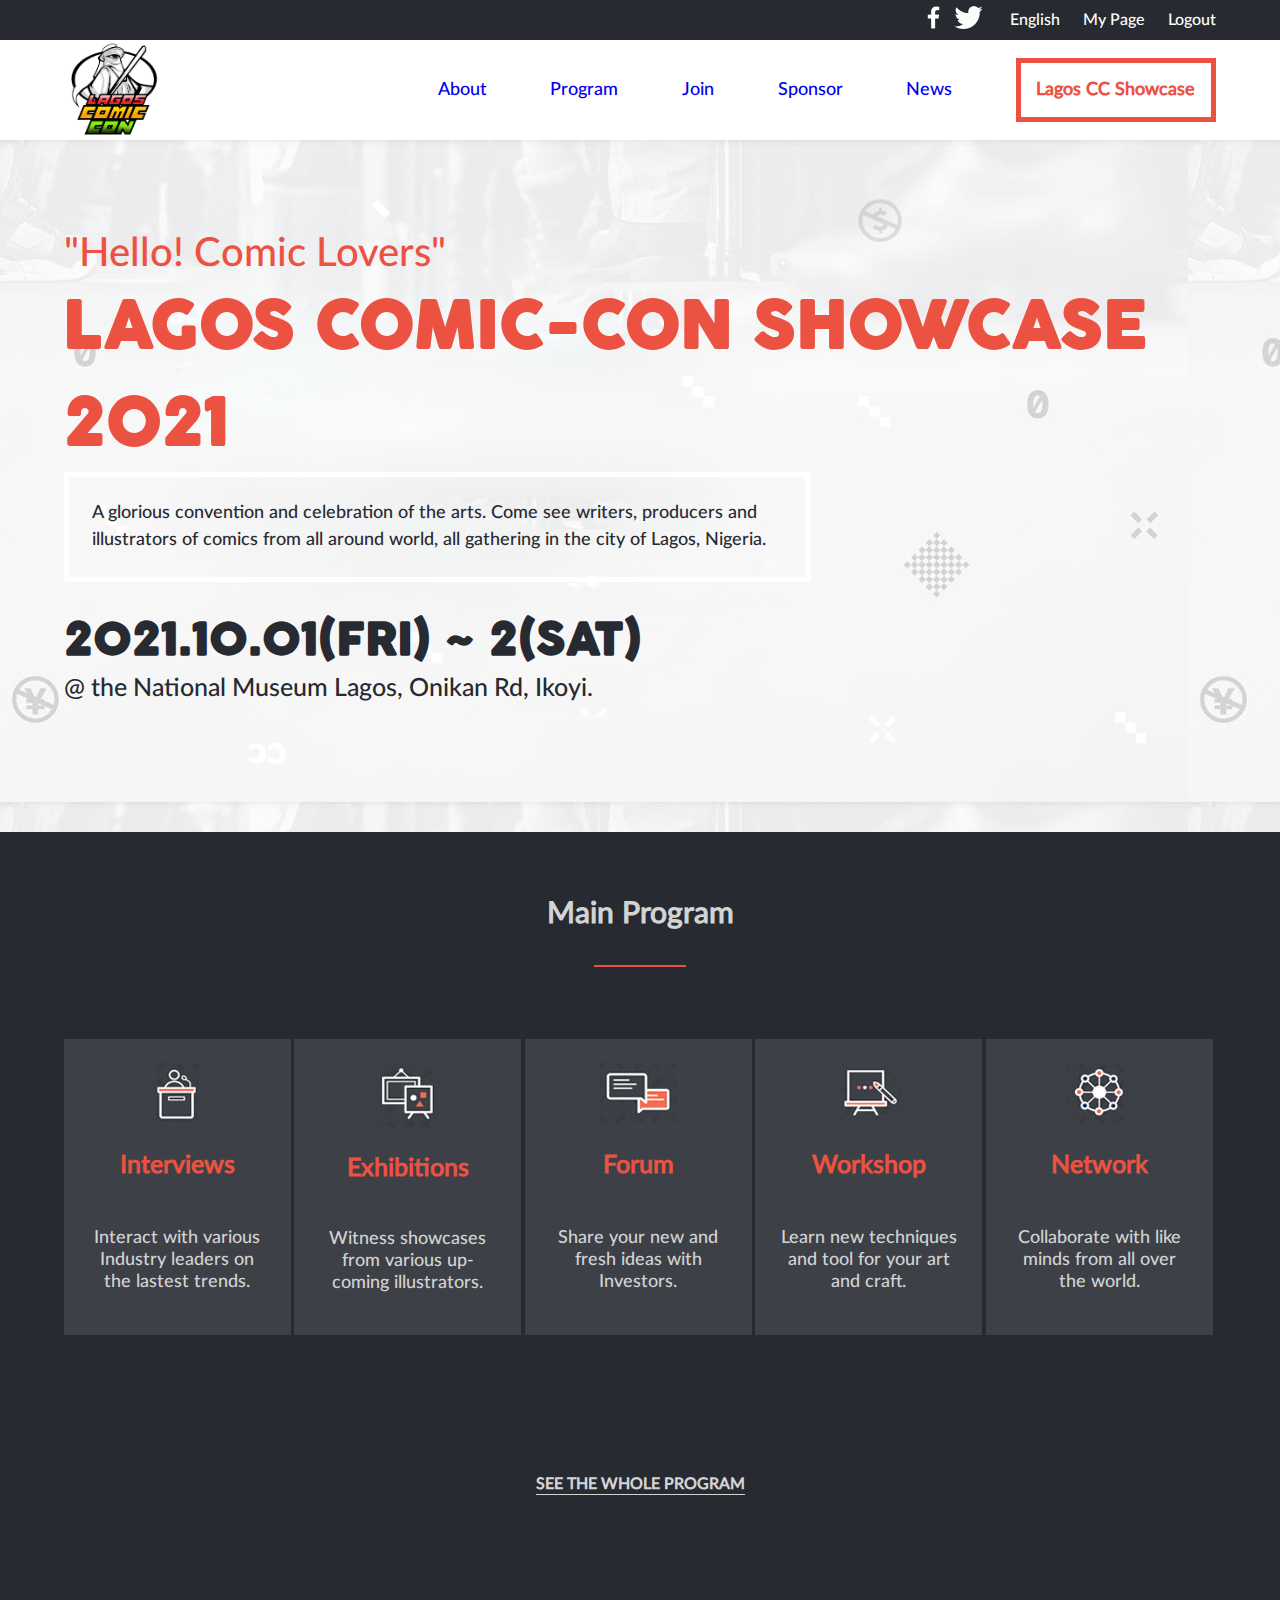
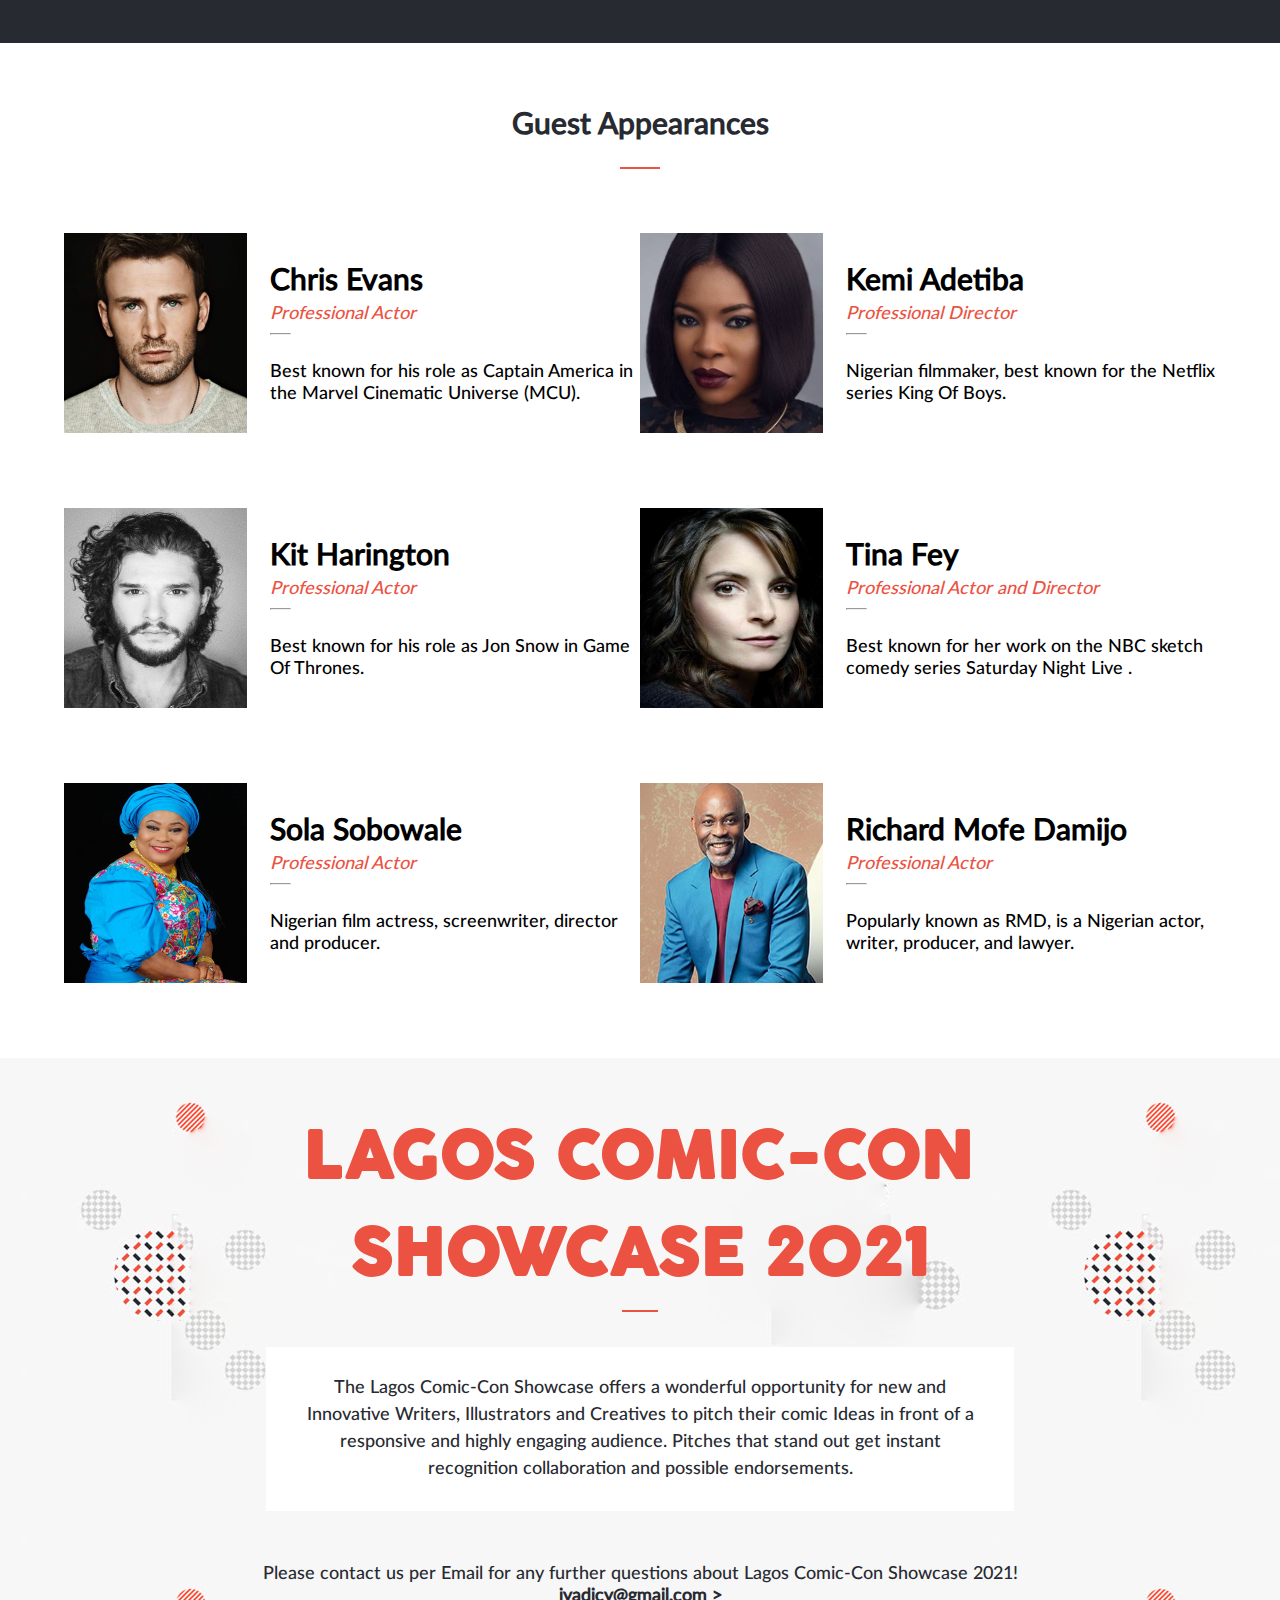
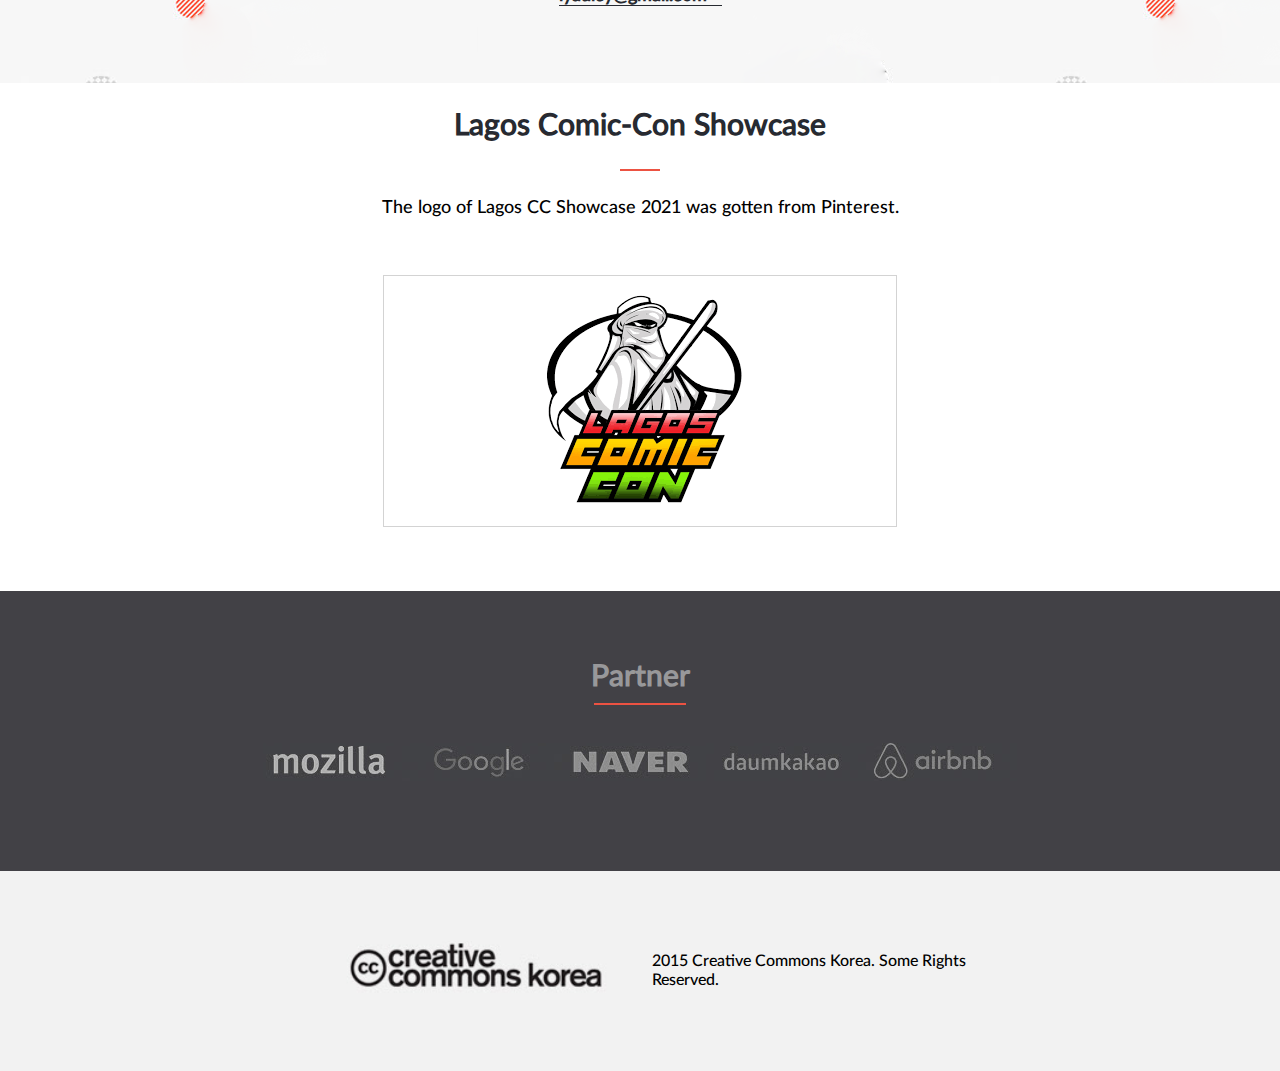
==== commit 296dfee3: "Update index.html" ====
--- a/index.html
+++ b/index.html
@@ -8,6 +8,7 @@
 <link rel="stylesheet" href="css/main.css" />
 <link rel="stylesheet" href="css/mobile-nav.css" />
 <link rel="stylesheet" href="css/about-section.css" />
+<link rel="stylesheet" href="css/desktop.css" />
 <script src="scripts/export.js"></script>
 </head>
 <body>
@@ -19,21 +20,46 @@
         </nav> 
     </div>
 
-    <section id="landing-Page" class="landing-page margin-top">
-        <header class="landing-page-header">
-            <p>"Hello! Comic Lovers"</p>
-            <h1>LAGOS COMIC-CON SHOWCASE <br> 2021</h1>
-        </header>
-        <div class="landing-page-p-div">
-            <p class="border-div"> A glorious convention and celebration of the arts. Come see writers, producers and illustrators of comics from
-                all around world, all gathering in the city of Lagos, Nigeria.
-            </p>
-            <p class="span-div"> <span>2021.10.01(FRI) ~ 2(SAT) </span> 
-            <br>
-                @ the National Museum Lagos, Onikan Rd, Ikoyi.
-            </p>
-        </div>
-    </section>
+    <div class="desktop-nav-div">
+        <nav class="desktop-nav-top">           
+                <ul class="desktop-nav-top-ul">
+                    <li class="img-list margin-right"> <img  src="images/facebook.png" alt="facebook logo"><img  src="images/twitter.png" alt="twitter logo"></li>                    
+                    <li class="margin-right">English</li>
+                    <li class="margin-right">My Page</li>
+                    <li>Logout</li>
+                </ul>  
+        </nav> 
+        <nav class="desktop-nav">           
+                <div class="desktop-nav-img-div" tabindex="0"><a href="#landing-page"><img  src="images/lagosComicConLogo.png" alt="Lagos Comic-Con Logo"></a></div>
+                <ul class="desktop-nav-ul">
+                    <li tabindex="0"><a href="#about-page">About</a></li>                    
+                    <li tabindex="0"><a href="#program-page">Program</a></li>
+                    <li tabindex="0"><a href="#landing-page">Join</a></li>
+                    <li tabindex="0"><a href="#landing-page">Sponsor</a></li>
+                    <li tabindex="0"><a href="#landing-page">News</a></li>
+                    <li class="fancy">Lagos CC Showcase</li>
+                </ul> 
+        </nav> 
+    </div>
+
+    <div class="background">
+        <section id="landing-Page" class="landing-page desktop-landing-page margin-top">
+            <header class="landing-page-header">
+                <p>"Hello! Comic Lovers"</p>
+                <h1>LAGOS COMIC-CON SHOWCASE <br> 2021</h1>
+            </header>
+            <div class="landing-page-p-div">
+                <p class="border-div desktop-border-div"> A glorious convention and celebration of the arts. Come see writers, producers and illustrators of comics from
+                    all around world, all gathering in the city of Lagos, Nigeria.
+                </p>
+                <p class="span-div"> <span>2021.10.01(FRI) ~ 2(SAT) </span> 
+                <br>
+                    @ the National Museum Lagos, Onikan Rd, Ikoyi.
+                </p>
+            </div>
+        </section>
+    </div>
+   
 
     <section id="program-page" class="program-page">
         <div class="program-page-container-div">
@@ -42,7 +68,7 @@
                 <hr>
             </header>
     
-            <div>
+            <div class="flex-div">
                 <div class="program-card-div">
                     <header class="program-card-header d-flex">
                         <img src ="images/Interview.PNG" alt="">
@@ -68,7 +94,7 @@
                     <header class="program-card-header d-flex">
                         <img src ="images/Workshop.PNG" alt="">
                         <h3>Workshop</h3>
-                        <p> Learn new techniques and tool for your art.</p>
+                        <p> Learn new techniques and tool for your art and craft.</p>
                     </header>
                 </div>
                 <div class="program-card-div">
@@ -81,7 +107,10 @@
             </div>
 
             <div class="button-div">
-                <button class="register-button"> Join Lagos Comic-Con 2021 </button>
+                <header class="desktop-page-header">
+                    <h2> SEE THE WHOLE PROGRAM </h2>                    
+                </header>
+                <button class="register-button" type="button"> Join Lagos Comic-Con 2021 </button>               
             </div>
         </div> 
         <div class="speakers-div-container"> 
@@ -114,11 +143,11 @@
                 </div>
             </div>
 
-            <div id="do-collapse-div">
+            <div id="do-collapse-div" class="do-collapse-div">
                 <button class="more-button" id="do-collapse" type="button">MORE <img src="images/more-arrow.PNG" alt=""></button>
             </div>
             
-            <div class="hide" id="collapse">
+            <div class="hide block" id="collapse">
                 <div class="group-speakers-div">
                     <div class="single-speaker-div"> 
                         <div class="speaker-img-div"><img class="speaker-img" src="images/KitHarrington.jpg" alt=""></div>
@@ -169,30 +198,33 @@
                 </div>
     
             </div>
-           <div class="hide" id="undo-collapse-div">
+           <div class="hide undo-collapse-div" id="undo-collapse-div">
             <button class="less-button" id="undo-collapse" type="button"><img src="images/Less-arrow.png" alt=""></button>
            </div>
            
         </div>    
     </section>
 
-    <section class="landing-Page" id="about-page">
-        <header class="landing-page-header center">
-            <p>"Hello! Comic Lovers"</p>
-            <h1>LAGOS COMIC-CON SHOWCASE 2021</h1>
-        </header>
-        <div class="landing-page-p-div about-p-div">
-            <p class="border-div about-p-tag"> The Lagos Comic-Con Showcase offers a wonderful opportunity for new and Innovative Writers, Illustrators and
-                Creatives to pitch their comic Ideas in front of a responsive and highly engaging audience. Pitches that stand out get instant recognition
-                collaboration and possible endorsements.
-            </p>
-            <p class="about-landing-page-p"> Please contact us per Email for any further questions about Lagos Comic-Con Showcase 2021!
-                <br>
-                <a href="mailto:iyadicy@gmail.com">iyadicy@gmail.com ></a>                
-            </p>
-        </div>
+    <section class="landing-Page desktop-about-page" id="about-page">
+        <div class="pad-div">
+            <header class="landing-page-header center">
+                <p class="mobile-p">"Hello! Comic Lovers"</p>
+                <h2>LAGOS COMIC-CON SHOWCASE 2021</h2>
+                <hr>
+            </header>
+            <div class="landing-page-p-div about-p-div">
+                <p class="border-div about-p-tag"> The Lagos Comic-Con Showcase offers a wonderful opportunity for new and Innovative Writers, Illustrators and
+                    Creatives to pitch their comic Ideas in front of a responsive and highly engaging audience. Pitches that stand out get instant recognition
+                    collaboration and possible endorsements.
+                </p>
+                <p class="about-landing-page-p"> Please contact us per Email for any further questions about Lagos Comic-Con Showcase 2021!
+                    <br>
+                    <a href="mailto:iyadicy@gmail.com">iyadicy@gmail.com ></a>                
+                </p>
+            </div>
+        </div>        
         <div class="speakers-div-container flex-column padding">
-            <header class="speakers-div-container-header margin">
+            <header class="margin speakers-div-container-header">
                 <h2> Lagos Comic-Con Showcase </h2>
                 <hr>
             </header>
@@ -230,12 +262,14 @@
       </div>
 
     <footer>
-        <div class="program-page-header">
-            <h2> Partner </h2>
-            <hr>
-        </div>
-        <div>
+        <div class="partners">
+            <div class="program-page-header footer-header">
+                <h2> Partner </h2>
+                <hr>
+            </div>
             <div class="footer-img-div d-flex"><img src="images/partners.PNG" alt="partners logo"></div>
+        </div>       
+        <div>           
             <div class="licence-div d-flex">
                 <img src="images/cc.PNG" alt="creative commons logo">
                 <p>2015 Creative Commons Korea. Some Rights Reserved. </p>
--- a/css/main.css
+++ b/css/main.css
@@ -57,6 +57,7 @@
 .program-card-header h3,
 .landing-page-header p,
 .landing-page-header h1,
+.landing-page-header h2,
 .program-page-header hr {
   color: #ec5242;
 }
@@ -85,11 +86,13 @@
  margin-bottom: 0;
 }
 
+.landing-page-header h2,
 .landing-page-header h1,
 .span-div span {
   font-family: 'CocoGoose', Helvetica, sans-serif;
 }
 
+.landing-page-header h2,
 .landing-page-header h1 {  
   font-size: 65px; 
   margin-top: 0;
--- a/css/desktop.css
+++ b/css/desktop.css
@@ -0,0 +1,306 @@
+.desktop-page-header,
+.landing-page-header hr,
+.desktop-nav-div {
+  display: none;
+}
+
+.background {
+  background-image: url('../images/landing-page-background.png');
+  padding-top: 50px;
+}
+
+.desktop-about-page {
+  background-image: url('../images/about-page-background.png');
+}
+
+@media only screen and (min-width: 768px) {  
+  .do-collapse-div,
+  .mobile-p,
+  .undo-collapse-div,
+  .register-button,
+  .mobile-nav-div {
+    display: none;
+  }
+
+  .speakers-div-container {
+    padding: 0;
+  }
+
+  .speakers-div-container-header {
+    margin-bottom: 5%;
+  }
+
+  .footer-header {
+    margin-bottom: 30px;
+    padding-top: 30px;
+  }
+  
+  footer {
+    padding-top: 3%;
+  }  
+
+  .footer-header h2 {
+    margin-bottom: 0;
+    color: #98989a
+  }
+
+  .margin-right {
+    margin-right: 2%;
+  }
+
+  ul {
+    list-style: none;
+  }
+
+  .block,
+  .landing-page-header hr,
+  .desktop-page-header {
+    display: block;
+  }
+
+  .group-speakers-div,
+  .button-div,
+  .program-page-header,
+  .flex-div,
+  .desktop-nav-ul,
+  .desktop-nav-img-div,
+  .desktop-nav,
+  .desktop-nav-top-ul,
+  .desktop-nav-top,
+  .desktop-nav-div {
+    display: flex;
+  }
+  
+  .desktop-nav-top,
+  .desktop-nav-div,
+  .width {
+    width: 100%
+  }
+
+  .program-page-header,
+  .program-card-div header.program-card-header,
+  .program-card-div,
+  .desktop-nav-div {
+    flex-direction: column;    
+  }
+  
+  .desktop-nav-top-ul,
+  .desktop-nav-top {
+    flex-direction: row;
+  }
+
+  .desktop-page-header h2,
+  .desktop-nav-ul,
+  .desktop-nav-top {
+    font-family: 'LatoWebMedium', Helvetica, sans-serif;  
+  }
+
+  .desktop-nav-top {
+    height: 40px;  
+    list-style: none;
+    background: #272a31;
+    color: #ffff;      
+  }
+
+  li.img-list img {
+    height: 50%;
+    width: 35px;
+  }
+
+  .desktop-nav-top-ul {
+    padding-right: 5%;
+  }
+
+  .desktop-nav-top-ul {
+    align-items: center;
+    width: 100%;
+    justify-content: flex-end;    
+  }
+
+  .desktop-nav {
+    background: #ffff;
+    height: 100px;
+  }
+
+  .desktop-nav-img-div {
+    padding-left: 5%;
+  }
+
+  .desktop-nav-img-div img {
+    height: 100%;
+  }
+
+  .desktop-nav-img-div {
+    width: 30%;    
+    justify-content: flex-start;    
+  }
+
+  .desktop-nav-ul {
+    width: 70%;    
+    font-size: 18px;
+    padding-right: 5%;
+    justify-content: space-between;
+  }
+
+  .desktop-nav-ul li {
+    align-self: center;
+  }
+
+  .desktop-nav-ul li.fancy {
+    font-weight: bold;
+    border: 5px solid #ec5242;
+    padding: 2%;
+  }
+
+  .desktop-nav-ul a {
+    text-decoration: none;
+  }
+
+  .landing-page-header hr,
+  .speakers-div-container-header hr,
+  .desktop-nav-ul li.fancy,
+  .desktop-nav-ul a:hover {
+    color: #ec5242;
+  }
+
+  .margin {
+    margin-bottom: 0;
+  }
+  
+  .margin-top {
+    margin-top: 10%;
+  }  
+  
+  .pad-div,
+  .desktop-landing-page {
+    margin-left: 5%;
+    margin-right: 5%;
+    width: 90%;
+  }
+
+  .desktop-about-page,
+  .desktop-landing-page {
+    margin-top: 0;
+  }
+
+  .desktop-about-page {
+    padding-top: 50px;
+  }
+
+  .desktop-border-div {
+    width: 50%;
+    font-size: 16px;
+  }
+
+  .program-card-div {
+    margin-left: 0;
+    margin-right: 0.3%;
+    margin-bottom: 0;
+    width: 20%;
+    height: 250px;
+    align-items: center;
+  }
+
+  .program-card-header p {
+    width: 100%;
+    font-size: 18px;
+    text-align: center;
+  }
+
+  .flex-div {
+    padding-left: 5%;
+    padding-right: 5%;
+    height: 300px;
+  }
+
+  .program-card-div:hover {
+    border: 0.3px solid #d3d3d3;
+  }
+
+  .button-div {
+    justify-content: center;
+    align-items: center;
+  }
+  
+  .desktop-page-header h2 {
+    margin-bottom: 0;
+    height: 100%;
+    justify-content: center;  
+    border-bottom: 1px solid #d3d3d3;
+    text-align: center;  
+    color: #d3d3d3;
+    font-size: 16px;
+    cursor: pointer;
+  }
+
+  .landing-page-header h2 {
+    width: 60%;
+    text-align: center;
+    margin-left: 20%;
+    margin-right: 20%;
+  }
+
+  .group-speakers-div {
+    margin-left: 5%;
+    margin-right: 5%;
+  }
+
+  .single-speaker-div {
+    width: 50%;
+  }
+
+  .landing-page-header hr,
+  .speakers-div-container-header hr {
+    border: 1px solid;
+    width: 3%;
+  }
+
+  .landing-page-header hr {
+    margin-bottom: 3%;
+  }
+
+  .landing-page-p-div {
+    margin-bottom: 5%;
+  }
+
+  .landing-page-p-div p.border-div,
+  p.border-div {
+    font-size: 18px;
+  }
+
+  p.border-div {
+    width: 60%;
+    align-self: center;
+  }
+
+  .about-landing-page-p {
+    width: 80%;
+  }
+
+  .main-logo-div {
+    width: 40%;
+    align-self: center;
+    margin-bottom: 5%;
+  }
+
+  .footer-img-div img {
+    content: url('../images/Partners-Desktop.PNG');
+  }
+
+  .licence-div img {
+    content: url('../images/ccGrey.PNG');
+    height: 30%;
+  }
+
+  .licence-div {
+    background: #f2f2f2; 
+    min-height: 200px;
+    padding-left: 25%;
+    padding-right: 20%;
+    width: 55%;
+  }
+
+  .partners {
+    min-height: 200px;
+  }
+}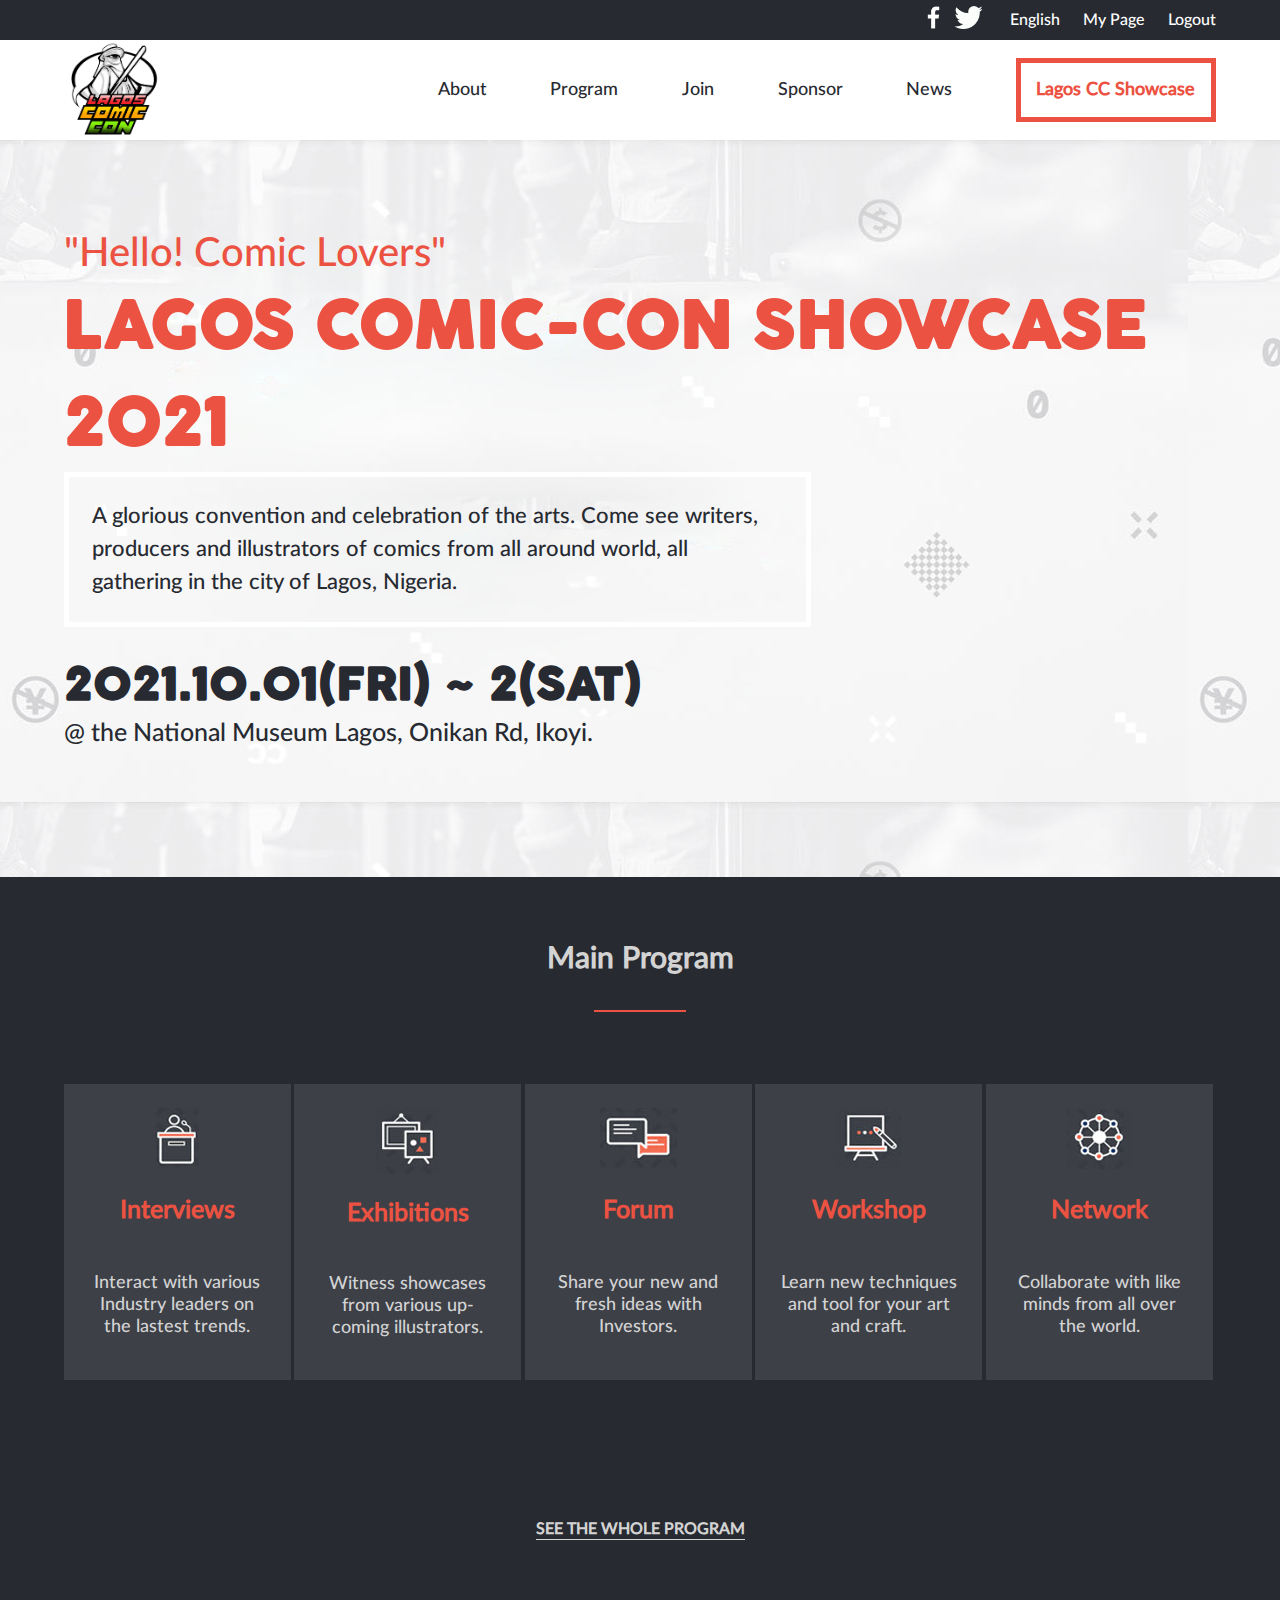
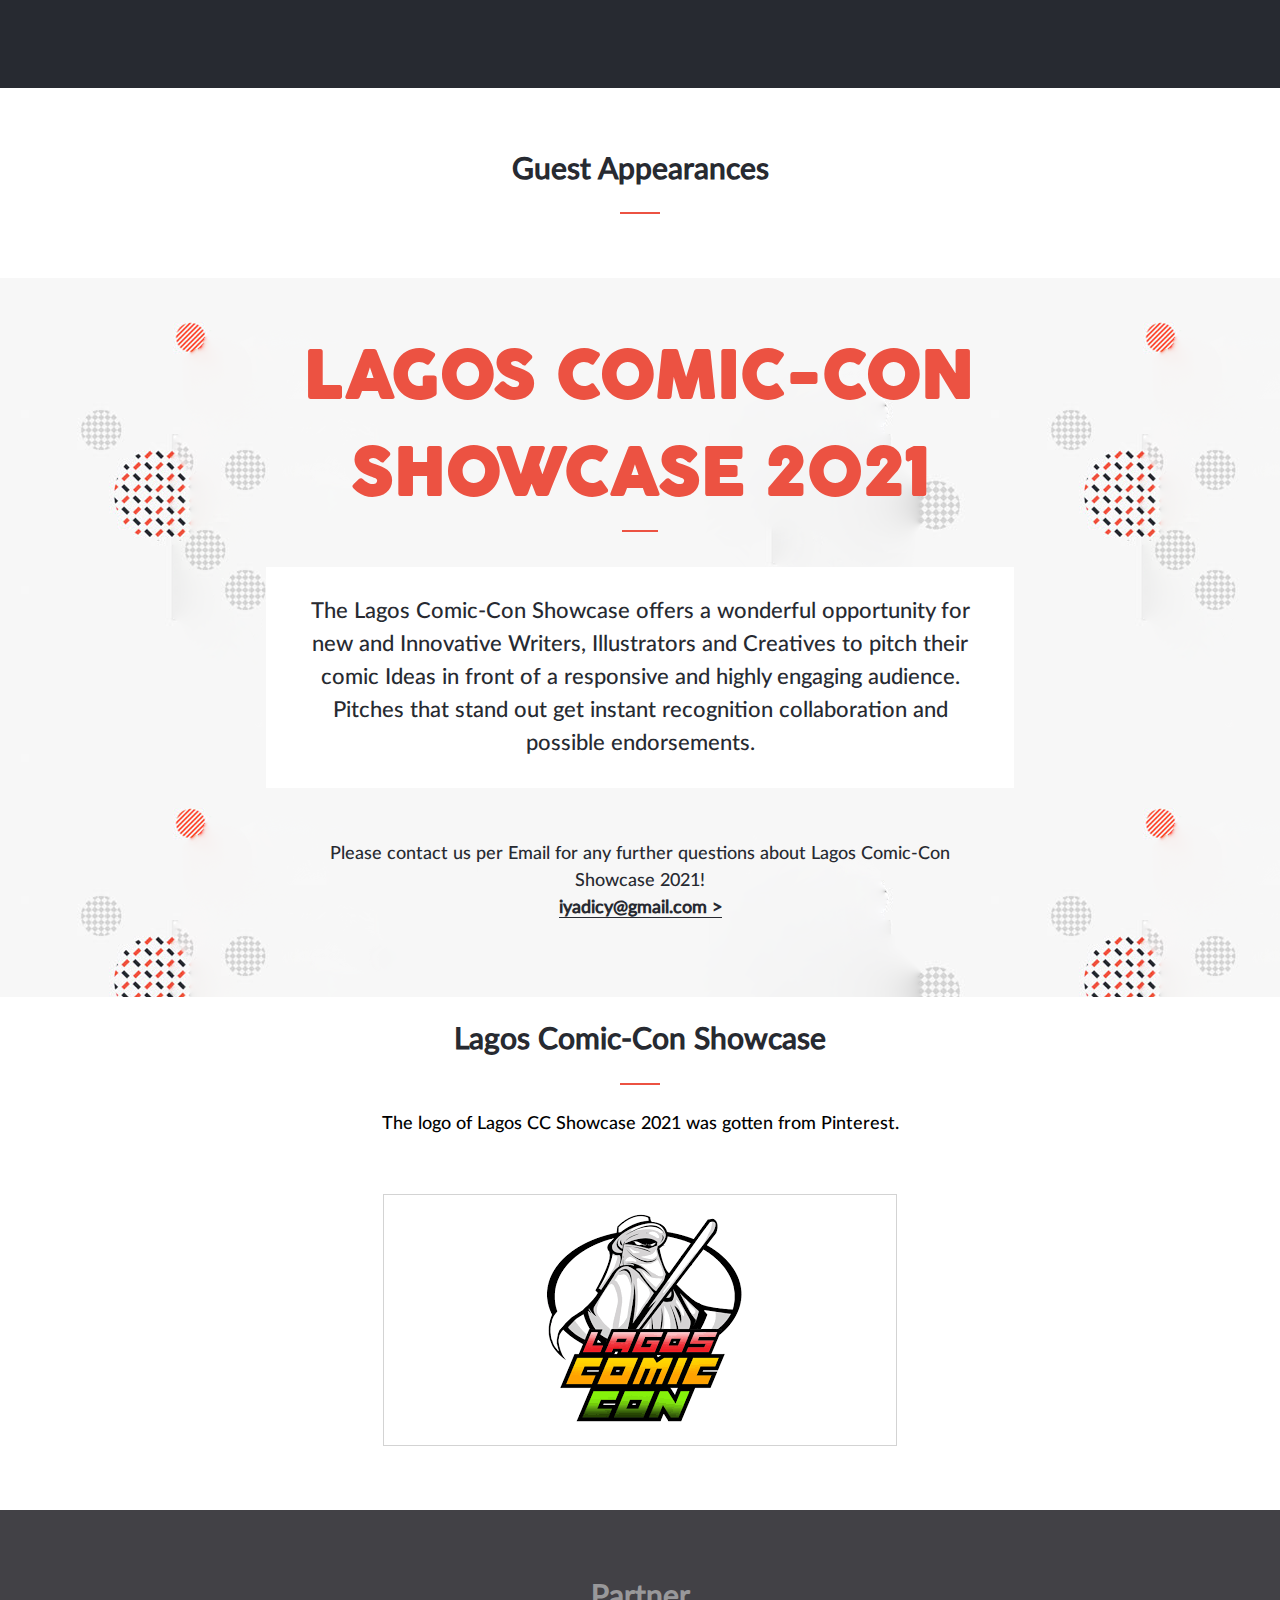
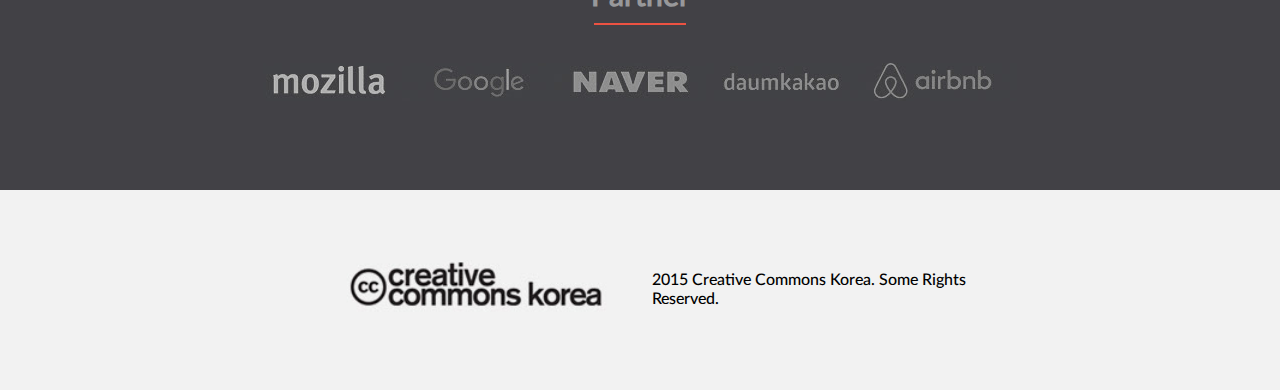
==== commit 4164fb11: "Update index.html" ====
--- a/index.html
+++ b/index.html
@@ -11,7 +11,7 @@
 <link rel="stylesheet" href="css/desktop.css" />
 <script src="scripts/export.js"></script>
 </head>
-<body>
+<body onload="loadSpeakers()">
  <div class="container d-flex">
 
      <div class="mobile-nav-div fixed d-flex">
@@ -113,94 +113,11 @@
                 <button class="register-button" type="button"> Join Lagos Comic-Con 2021 </button>               
             </div>
         </div> 
-        <div class="speakers-div-container"> 
+        <div class="speakers-div-container" id="speakers-div-container"> 
             <header class="speakers-div-container-header">
                 <h2> Guest Appearances </h2>
                 <hr>
-            </header>
-            <div class="group-speakers-div">
-                <div class="single-speaker-div">
-                    <div class="speaker-img-div"><img class="speaker-img" src="images/chrisevans.jpg" alt=""></div>
-                    <div class="speaker-info-div">
-                        <h3> Chris Evans</h3>
-                        <span>Professional Actor</span>
-                        <hr>
-                        <p>
-                            Best known for his role as Captain America in the Marvel Cinematic Universe (MCU).
-                        </p>
-                    </div>
-                </div>
-                <div class="single-speaker-div">
-                    <div class="speaker-img-div"><img class="speaker-img" src="images/kemiAdetiba.jpg" alt=""></div>
-                    <div class="speaker-info-div">
-                        <h3> Kemi Adetiba</h3>
-                        <span>Professional Director</span>
-                        <hr>
-                        <p>
-                            Nigerian filmmaker, best known for the Netflix series King Of Boys.
-                        </p>
-                    </div>
-                </div>
-            </div>
-
-            <div id="do-collapse-div" class="do-collapse-div">
-                <button class="more-button" id="do-collapse" type="button">MORE <img src="images/more-arrow.PNG" alt=""></button>
-            </div>
-            
-            <div class="hide block" id="collapse">
-                <div class="group-speakers-div">
-                    <div class="single-speaker-div"> 
-                        <div class="speaker-img-div"><img class="speaker-img" src="images/KitHarrington.jpg" alt=""></div>
-                        <div class="speaker-info-div">
-                            <h3> Kit Harington</h3>
-                            <span>Professional Actor</span>
-                            <hr>
-                            <p>
-                                Best known for his role as Jon Snow in Game Of Thrones.
-                            </p>
-                        </div>
-                    </div>
-                    <div class="single-speaker-div">
-                        <div class="speaker-img-div"><img class="speaker-img" src="images/TinaFey.jpg" alt=""></div>
-                        <div class="speaker-info-div"> 
-                            <h3> Tina Fey</h3>
-                            <span>Professional Actor and Director</span>
-                            <hr>
-                            <p>
-                                Best known for her work on the NBC sketch comedy series Saturday Night Live .
-                            </p>
-                        </div>
-                    </div>
-                </div>
-                <div class="group-speakers-div">
-                    <div class="single-speaker-div"> 
-                        <div class="speaker-img-div"><img class="speaker-img" src="images/shola.jpg" alt=""></div>
-                        <div class="speaker-info-div">
-                            <h3> Sola Sobowale</h3>
-                            <span>Professional Actor</span>
-                            <hr>
-                            <p>
-                                Nigerian film actress, screenwriter, director and producer.
-                            </p>
-                        </div>
-                    </div>
-                    <div class="single-speaker-div">
-                        <div class="speaker-img-div"><img class="speaker-img" src="images/rmd.jpg" alt=""></div>
-                        <div class="speaker-info-div">
-                            <h3> Richard Mofe Damijo</h3>
-                            <span>Professional Actor</span>
-                            <hr>
-                            <p>
-                                Popularly known as RMD, is a Nigerian actor, writer, producer, and lawyer.
-                            </p>
-                        </div>
-                    </div>
-                </div>
-    
-            </div>
-           <div class="hide undo-collapse-div" id="undo-collapse-div">
-            <button class="less-button" id="undo-collapse" type="button"><img src="images/Less-arrow.png" alt=""></button>
-           </div>
+            </header>           
            
         </div>    
     </section>
--- a/css/fonts.css
+++ b/css/fonts.css
@@ -1,32 +1,31 @@
 @font-face {
-    font-family: 'LatoWebMedium';
-    src: url('/fonts/Lato-Medium.eot');
-    src: url('/fonts/Lato-Medium.eot?#iefix') format('embedded-opentype');
-    src: url('/fonts/Lato-Medium.woff2') format('woff2');
-    src: url('/fonts/Lato-Medium.woff') format('woff');
-    src: url('/fonts/Lato-Medium.ttf') format('truetype');
-    font-style: normal;
-    font-weight: normal;
-    text-rendering: optimizeLegibility;
+  font-family: 'LatoWebMedium';
+  src: url('/fonts/Lato-Medium.eot');
+  src: url('/fonts/Lato-Medium.eot?#iefix') format('embedded-opentype');
+  src: url('/fonts/Lato-Medium.woff2') format('woff2');
+  src: url('/fonts/Lato-Medium.woff') format('woff');
+  src: url('/fonts/Lato-Medium.ttf') format('truetype');
+  font-style: normal;
+  font-weight: normal;
+  text-rendering: optimizeLegibility;
 }
 
 @font-face {
-    font-family: 'LatoWebMediumitalic';
-    src: url('/fonts/Lato-MediumItalic.eot'); /* IE9 Compat Modes */
-    src: url('/fonts/Lato-MediumItalic.eot?#iefix') format('embedded-opentype'), /* IE6-IE8 */
-         url('/fonts/Lato-MediumItalic.woff2') format('woff2'), /* Modern Browsers */
-         url('/fonts/Lato-MediumItalic.woff') format('woff'), /* Modern Browsers */
-         url('/fonts/Lato-MediumItalic.ttf') format('truetype');
-    font-style: italic;
-    font-weight: normal;
-    text-rendering: optimizeLegibility;
+  font-family: 'LatoWebMediumitalic';
+  src: url('/fonts/Lato-MediumItalic.eot'); /* IE9 Compat Modes */
+  src: url('/fonts/Lato-MediumItalic.eot?#iefix') format('embedded-opentype');
+  src: url('/fonts/Lato-MediumItalic.woff2') format('woff2');
+  src: url('/fonts/Lato-MediumItalic.woff') format('woff');
+  src: url('/fonts/Lato-MediumItalic.ttf') format('truetype');
+  font-style: italic;
+  font-weight: normal;
+  text-rendering: optimizeLegibility;
 }
 
 @font-face {
-    font-family: 'CocoGoose';
-    src: url('/fonts/Cocogoose-Pro-trial.ttf') format('truetype');
-    src: url('/fonts/cocogoose.ttf') format('truetype');
-    font-weight: normal;
-    font-style: normal;
+  font-family: 'CocoGoose';
+  src: url('/fonts/Cocogoose-Pro-trial.ttf') format('truetype');
+  src: url('/fonts/cocogoose.ttf') format('truetype');
+  font-weight: normal;
+  font-style: normal;
 }
-  --- a/css/main.css
+++ b/css/main.css
@@ -1,9 +1,9 @@
 html {
-  box-sizing: border-box;   
+  box-sizing: border-box;
 }
 
 body {
-  font-family: 'CocoGoose','LatoWebMedium', Helvetica, sans-serif;
+  font-family: 'CocoGoose', 'LatoWebMedium', Helvetica, sans-serif;
   margin: 0;
   background-color: #f5f5f5;
 }
@@ -12,19 +12,16 @@
   cursor: pointer;
 }
 
-.container {
-  flex-direction: column; 
-}
-
 .hide {
   display: none;
 }
 
 .container {
+  flex-direction: column;
   border: none;
   max-width: none;
   height: 100%;
-  margin: 0;  
+  margin: 0;
   justify-content: space-between;
   overflow-y: auto;
 }
@@ -81,9 +78,9 @@
   font-family: 'LatoWebMedium', Helvetica, sans-serif;
 }
 
-.landing-page-header p { 
- font-size: 40px; 
- margin-bottom: 0;
+.landing-page-header p {
+  font-size: 40px;
+  margin-bottom: 0;
 }
 
 .landing-page-header h2,
@@ -93,8 +90,8 @@
 }
 
 .landing-page-header h2,
-.landing-page-header h1 {  
-  font-size: 65px; 
+.landing-page-header h1 {
+  font-size: 65px;
   margin-top: 0;
   margin-bottom: 0;
 }
@@ -116,7 +113,7 @@
   font-size: 45px;
 }
 
-.span-div {  
+.span-div {
   font-size: 25px;
 }
 
@@ -131,14 +128,13 @@
   color: #d3d3d3;
 }
 
-.program-page-header {  
+.program-page-header {
   margin-bottom: 5%;
 }
 
-.program-page-header h2 {  
+.program-page-header h2 {
   margin-top: 0;
 }
-
 
 .speakers-div-container-header {
   margin-bottom: 10%;
@@ -146,8 +142,8 @@
 }
 
 .speakers-div-container-header,
-.program-page-header {  
-  text-align: center;  
+.program-page-header {
+  text-align: center;
 }
 
 .speakers-div-container-header h2,
@@ -170,9 +166,6 @@
 
 .program-card-div {
   background: #3d4047;
-}
-
-.program-card-div {  
   margin-left: 2%;
   margin-right: 2%;
   margin-bottom: 2%;
@@ -209,7 +202,7 @@
 }
 
 .register-button {
-  height: 100%;  
+  height: 100%;
   background: #ec5242;
   width: 100%;
   font-size: 30px;
@@ -247,7 +240,7 @@
 }
 
 .speaker-info-div {
-  flex-direction: column;   
+  flex-direction: column;
   width: 70%;
 }
 
@@ -257,18 +250,18 @@
   margin-bottom: 1%;
 }
 
-.speaker-info-div p, 
-.speaker-info-div span {   
+.speaker-info-div p,
+.speaker-info-div span {
   font-size: 18px;
 }
 
 .speaker-info-div span {
-  font-style: italic; 
+  font-style: italic;
 }
 
 .speaker-info-div hr {
-  width: 5%;   
-  margin-left: 0px;  
+  width: 5%;
+  margin-left: 0;
 }
 
 .footer-img-div {
@@ -305,7 +298,7 @@
   margin-left: 2%;
   margin-right: 2%;
   margin-bottom: 5%;
-  font-size: 20px; 
+  font-size: 20px;
   background: #ffff;
   border: 1px solid #d3d3d3;
   justify-content: center;
--- a/css/mobile-nav.css
+++ b/css/mobile-nav.css
@@ -1,8 +1,5 @@
 .mobile-nav {
   display: none;
-}
-
-.mobile-nav {
   z-index: 9;
   min-width: 100%;
   min-height: 100%;
@@ -20,20 +17,22 @@
   flex-direction: row;
   justify-content: space-between;
   min-width: 100%;
+  height: 80px;
+}
+
+.mobile-nav-menu-list a {
+  text-decoration: none;
+  color: #d3d3d3;
+  font-size: 20px;
 }
 
 .mobile-nav-menu-list a:hover {
   border-bottom: 4px solid #272a31;
 }
 
-.mobile-nav-menu-list a {
-  text-decoration: none;  
-  color: #d3d3d3;
-  font-size: 30px;
-}
-
 .mobile-nav-list {
   width: 100%;
+  height: 80%;
 }
 
 li.mobile-nav-list-title {
@@ -55,13 +54,9 @@
   max-width: 8%;
 }
 
-.mobile-nav {
-  overflow-y: hidden;
-}
-
 .cross-img-div {
-  height: 10%;
-  margin-top: 7%;
+  height: 50%;
+  margin-top: 5%;
   margin-right: 5%;
   margin-left: 10%;
 }
--- a/css/about-section.css
+++ b/css/about-section.css
@@ -18,7 +18,8 @@
 .about-landing-page-p {
   font-size: 18px;
   align-self: center;
-  width: 50%;
+  width: 70%;
+  line-height: 1.5em;
   font-family: 'LatoWebMedium', Helvetica, sans-serif;
 }
 
@@ -61,4 +62,4 @@
 
 .margin-top {
   margin-top: 12%;
-}+}
--- a/css/desktop.css
+++ b/css/desktop.css
@@ -13,7 +13,7 @@
   background-image: url('../images/about-page-background.png');
 }
 
-@media only screen and (min-width: 768px) {  
+@media only screen and (min-width: 768px) {
   .do-collapse-div,
   .mobile-p,
   .undo-collapse-div,
@@ -34,14 +34,14 @@
     margin-bottom: 30px;
     padding-top: 30px;
   }
-  
+
   footer {
     padding-top: 3%;
-  }  
+  }
 
   .footer-header h2 {
     margin-bottom: 0;
-    color: #98989a
+    color: #98989a;
   }
 
   .margin-right {
@@ -70,20 +70,20 @@
   .desktop-nav-div {
     display: flex;
   }
-  
+
   .desktop-nav-top,
   .desktop-nav-div,
   .width {
-    width: 100%
+    width: 100%;
   }
 
   .program-page-header,
   .program-card-div header.program-card-header,
   .program-card-div,
   .desktop-nav-div {
-    flex-direction: column;    
-  }
-  
+    flex-direction: column;
+  }
+
   .desktop-nav-top-ul,
   .desktop-nav-top {
     flex-direction: row;
@@ -92,29 +92,21 @@
   .desktop-page-header h2,
   .desktop-nav-ul,
   .desktop-nav-top {
-    font-family: 'LatoWebMedium', Helvetica, sans-serif;  
+    font-family: 'LatoWebMedium', Helvetica, sans-serif;
   }
 
   .desktop-nav-top {
-    height: 40px;  
+    height: 40px;
     list-style: none;
     background: #272a31;
-    color: #ffff;      
-  }
-
-  li.img-list img {
-    height: 50%;
-    width: 35px;
+    color: #ffff;
   }
 
   .desktop-nav-top-ul {
     padding-right: 5%;
-  }
-
-  .desktop-nav-top-ul {
     align-items: center;
     width: 100%;
-    justify-content: flex-end;    
+    justify-content: flex-end;
   }
 
   .desktop-nav {
@@ -122,21 +114,18 @@
     height: 100px;
   }
 
+  .desktop-nav-img-div img {
+    height: 100%;
+  }
+
   .desktop-nav-img-div {
     padding-left: 5%;
-  }
-
-  .desktop-nav-img-div img {
-    height: 100%;
-  }
-
-  .desktop-nav-img-div {
-    width: 30%;    
-    justify-content: flex-start;    
+    width: 30%;
+    justify-content: flex-start;
   }
 
   .desktop-nav-ul {
-    width: 70%;    
+    width: 70%;
     font-size: 18px;
     padding-right: 5%;
     justify-content: space-between;
@@ -154,6 +143,7 @@
 
   .desktop-nav-ul a {
     text-decoration: none;
+    color: #272a31;
   }
 
   .landing-page-header hr,
@@ -166,11 +156,11 @@
   .margin {
     margin-bottom: 0;
   }
-  
+
   .margin-top {
     margin-top: 10%;
-  }  
-  
+  }
+
   .pad-div,
   .desktop-landing-page {
     margin-left: 5%;
@@ -221,13 +211,13 @@
     justify-content: center;
     align-items: center;
   }
-  
+
   .desktop-page-header h2 {
     margin-bottom: 0;
     height: 100%;
-    justify-content: center;  
+    justify-content: center;
     border-bottom: 1px solid #d3d3d3;
-    text-align: center;  
+    text-align: center;
     color: #d3d3d3;
     font-size: 16px;
     cursor: pointer;
@@ -263,7 +253,7 @@
     margin-bottom: 5%;
   }
 
-  .landing-page-p-div p.border-div,
+  .landing-page-p-div,
   p.border-div {
     font-size: 18px;
   }
@@ -274,7 +264,7 @@
   }
 
   .about-landing-page-p {
-    width: 80%;
+    width: 60%;
   }
 
   .main-logo-div {
@@ -292,8 +282,13 @@
     height: 30%;
   }
 
+  li.img-list img {
+    height: 50%;
+    width: 35px;
+  }
+
   .licence-div {
-    background: #f2f2f2; 
+    background: #f2f2f2;
     min-height: 200px;
     padding-left: 25%;
     padding-right: 20%;
@@ -303,4 +298,4 @@
   .partners {
     min-height: 200px;
   }
-}+}
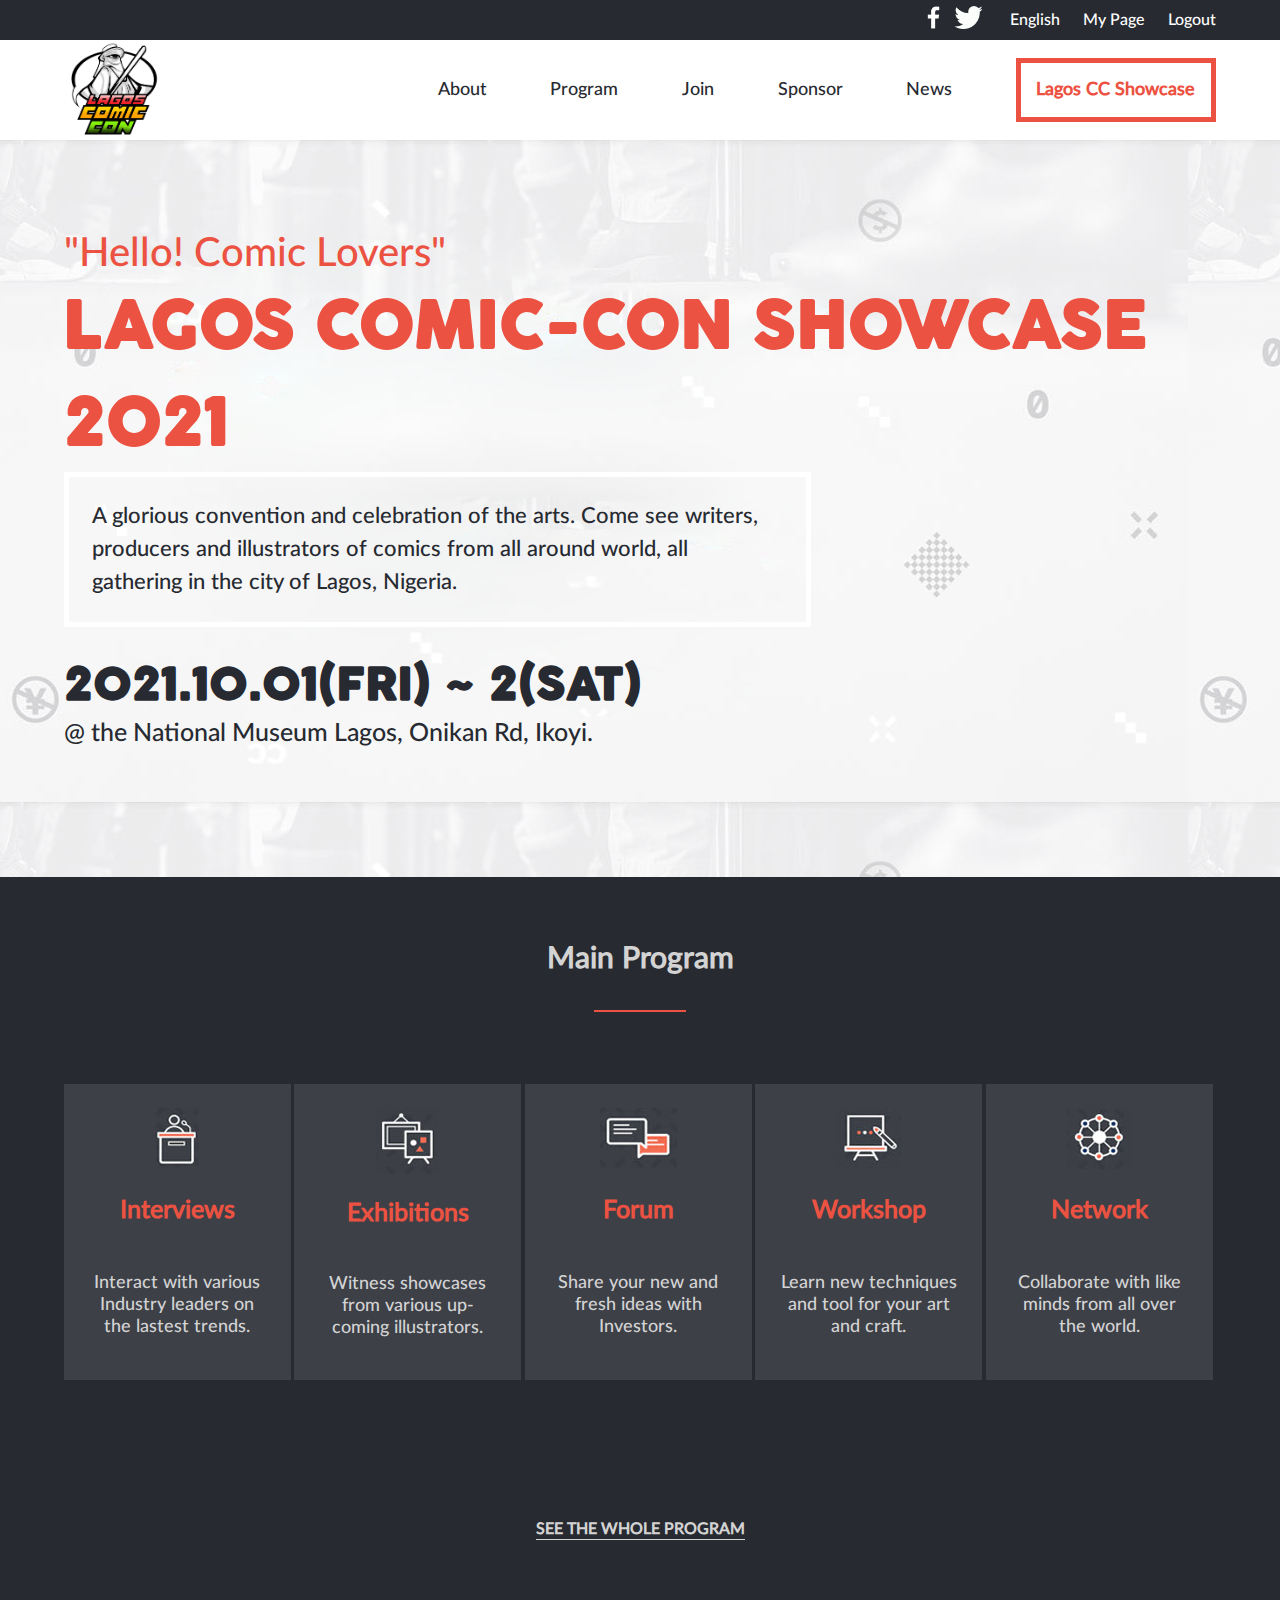
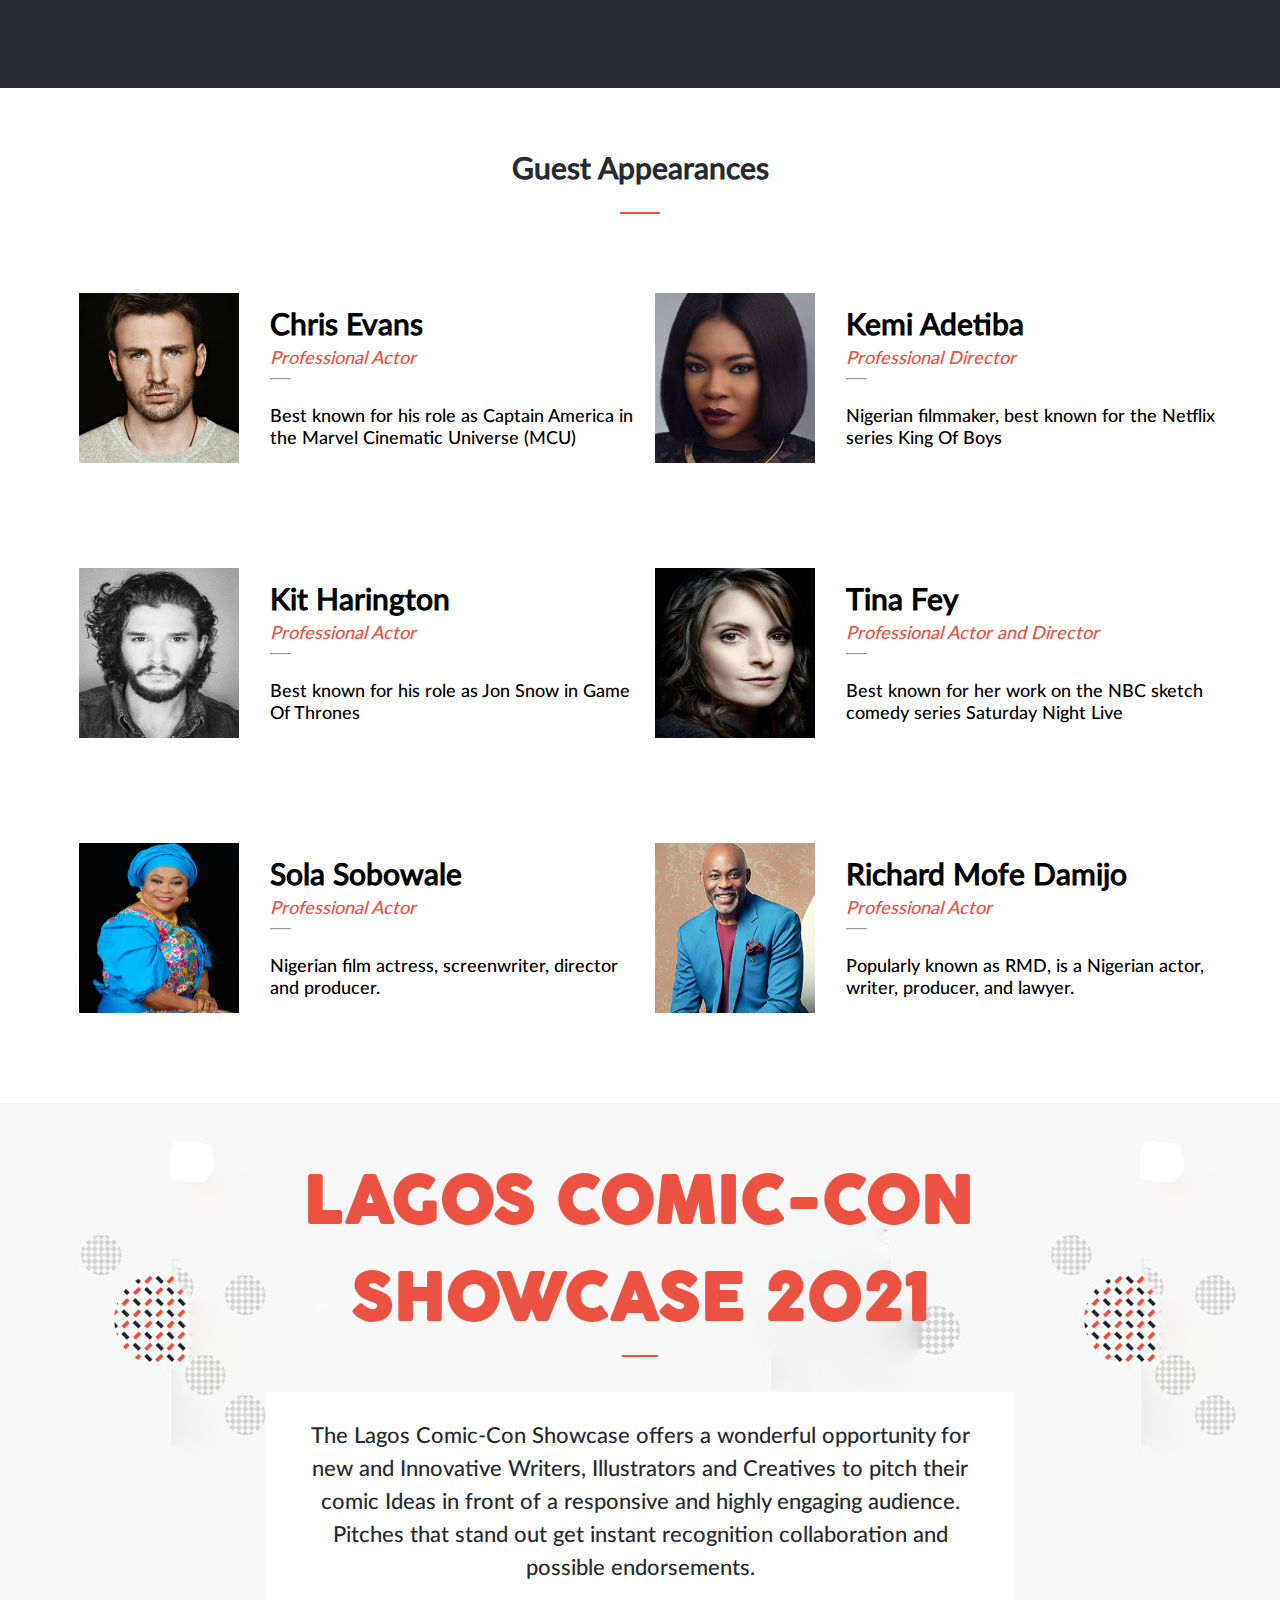
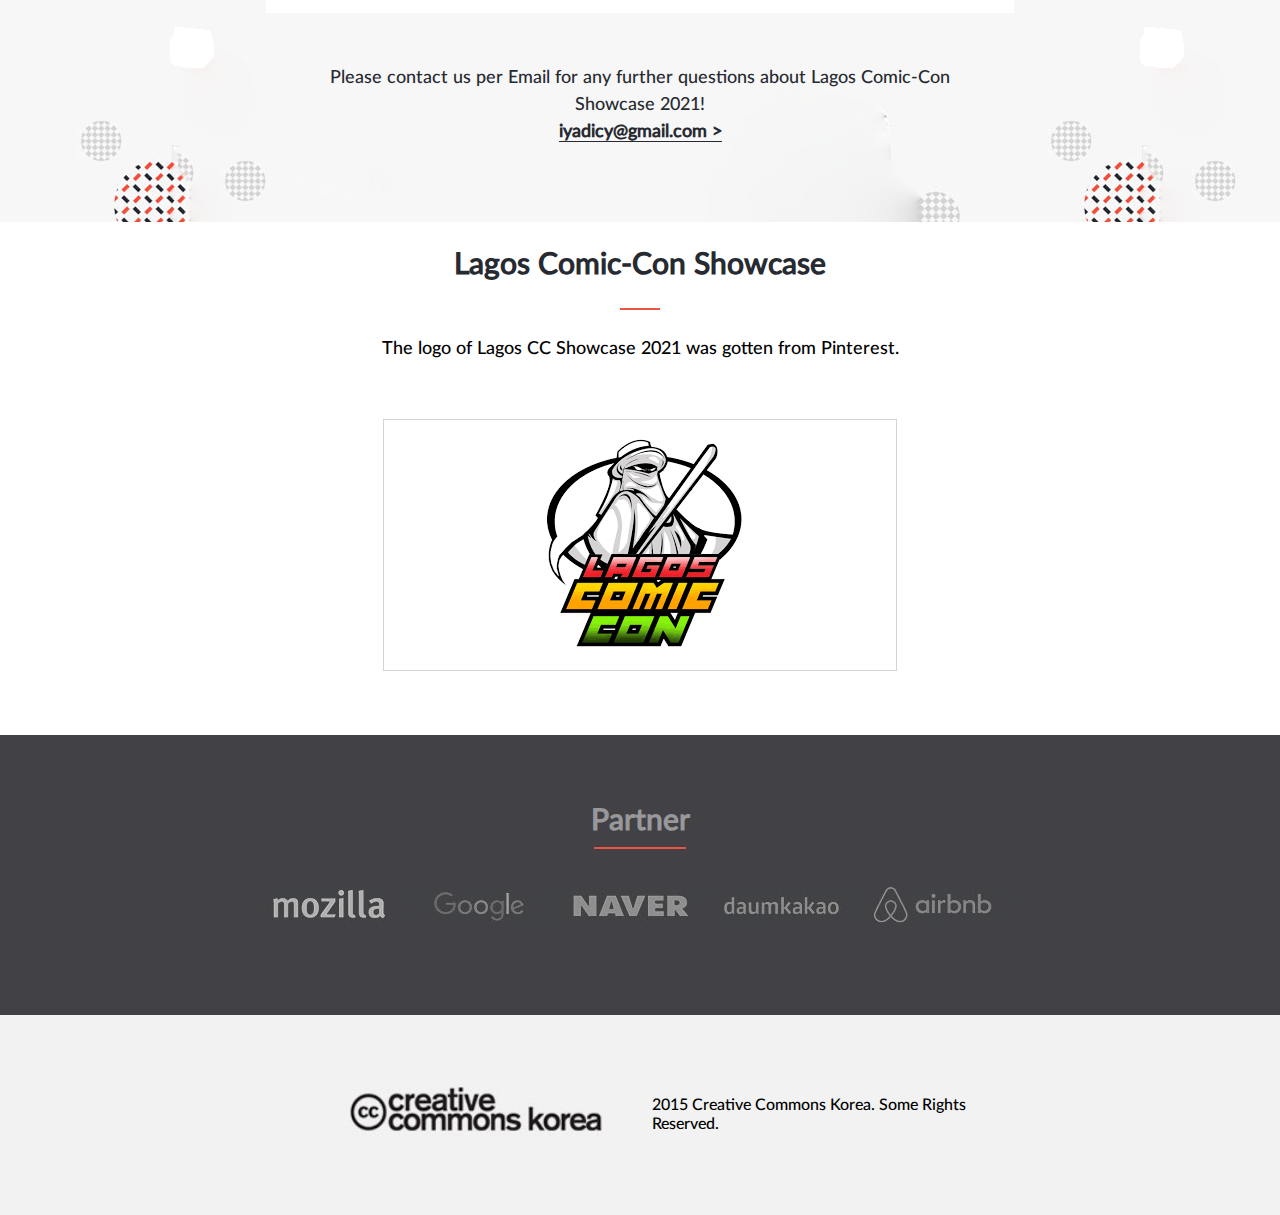
==== commit 4f5cfdcf: "Update index.html" ====
--- a/index.html
+++ b/index.html
@@ -150,11 +150,11 @@
         </div>
     </section>
 
-    <div class="mobile-nav d-flex" id="mobile-nav">    
-        <div class="mobile-nav-top d-flex">          
-          <div class="cross-img-div"><img src="images/circle-cross.png" tabindex="0" id="cancel-img" class="cross-img" alt="close menu"></div>
-        </div>
+    <div class="mobile-nav d-flex" id="mobile-nav">  
         <div class="mobile-nav-list d-flex">
+          <div class="cross-img-div">
+              <img src="images/circle-cross.png" tabindex="0" id="cancel-img" class="cross-img" alt="close menu">
+          </div>
           <ul class="mobile-nav-menu-list d-flex">
             <li tabindex="0">
               <div class="mobile-nav-list-title"><a href="#landing-page">Home</a></div>
--- a/css/main.css
+++ b/css/main.css
@@ -41,6 +41,7 @@
 .mobile-nav-div {
   padding: 4% 2% 2% 2%;
   min-height: 5%;
+  z-index: 9;
 }
 
 .landing-page {
@@ -232,6 +233,9 @@
   width: 200px;
   margin-right: 4%;
   margin-bottom: 5%;
+  position: relative;
+  z-index: 0;
+  overflow: hidden;
 }
 
 .speaker-img {
--- a/css/mobile-nav.css
+++ b/css/mobile-nav.css
@@ -4,12 +4,10 @@
   min-width: 100%;
   min-height: 100%;
   position: fixed;
-  flex-wrap: wrap;
-  overflow-x: hidden;
-  overflow-y: auto;
+  flex-wrap: wrap;  
   background: #ec5242;
   flex-direction: column;
-  justify-content: space-around;
+  justify-content: space-between;
   margin: auto;
 }
 
@@ -32,7 +30,8 @@
 
 .mobile-nav-list {
   width: 100%;
-  height: 80%;
+  height: 100%;
+  flex-direction: column;
 }
 
 li.mobile-nav-list-title {
@@ -56,13 +55,13 @@
 
 .cross-img-div {
   height: 50%;
-  margin-top: 5%;
+  margin-top: 20px;
   margin-right: 5%;
   margin-left: 10%;
 }
 
 .cross-img {
-  height: 100%;
-  width: 100%;
+  height: 30px;
+  width: 30px;
   resize: both;
 }
--- a/css/desktop.css
+++ b/css/desktop.css
@@ -11,6 +11,21 @@
 
 .desktop-about-page {
   background-image: url('../images/about-page-background.png');
+}
+
+.speaker-img-design {
+  content: url('../images/mobileDesign.PNG');
+  position: relative;
+  top: 0;
+  left: 0;
+}
+
+.speaker-img {
+  width: 160px;
+  height: 170px;
+  position: absolute;
+  top: 15px;
+  left: 15px;
 }
 
 @media only screen and (min-width: 768px) {
@@ -18,8 +33,13 @@
   .mobile-p,
   .undo-collapse-div,
   .register-button,
-  .mobile-nav-div {
+  .mobile-nav-div,
+  .mobile-nav {
     display: none;
+  }
+
+  .speaker-img-design {
+    content: url('../images/desktopDesign.PNG');
   }
 
   .speakers-div-container {
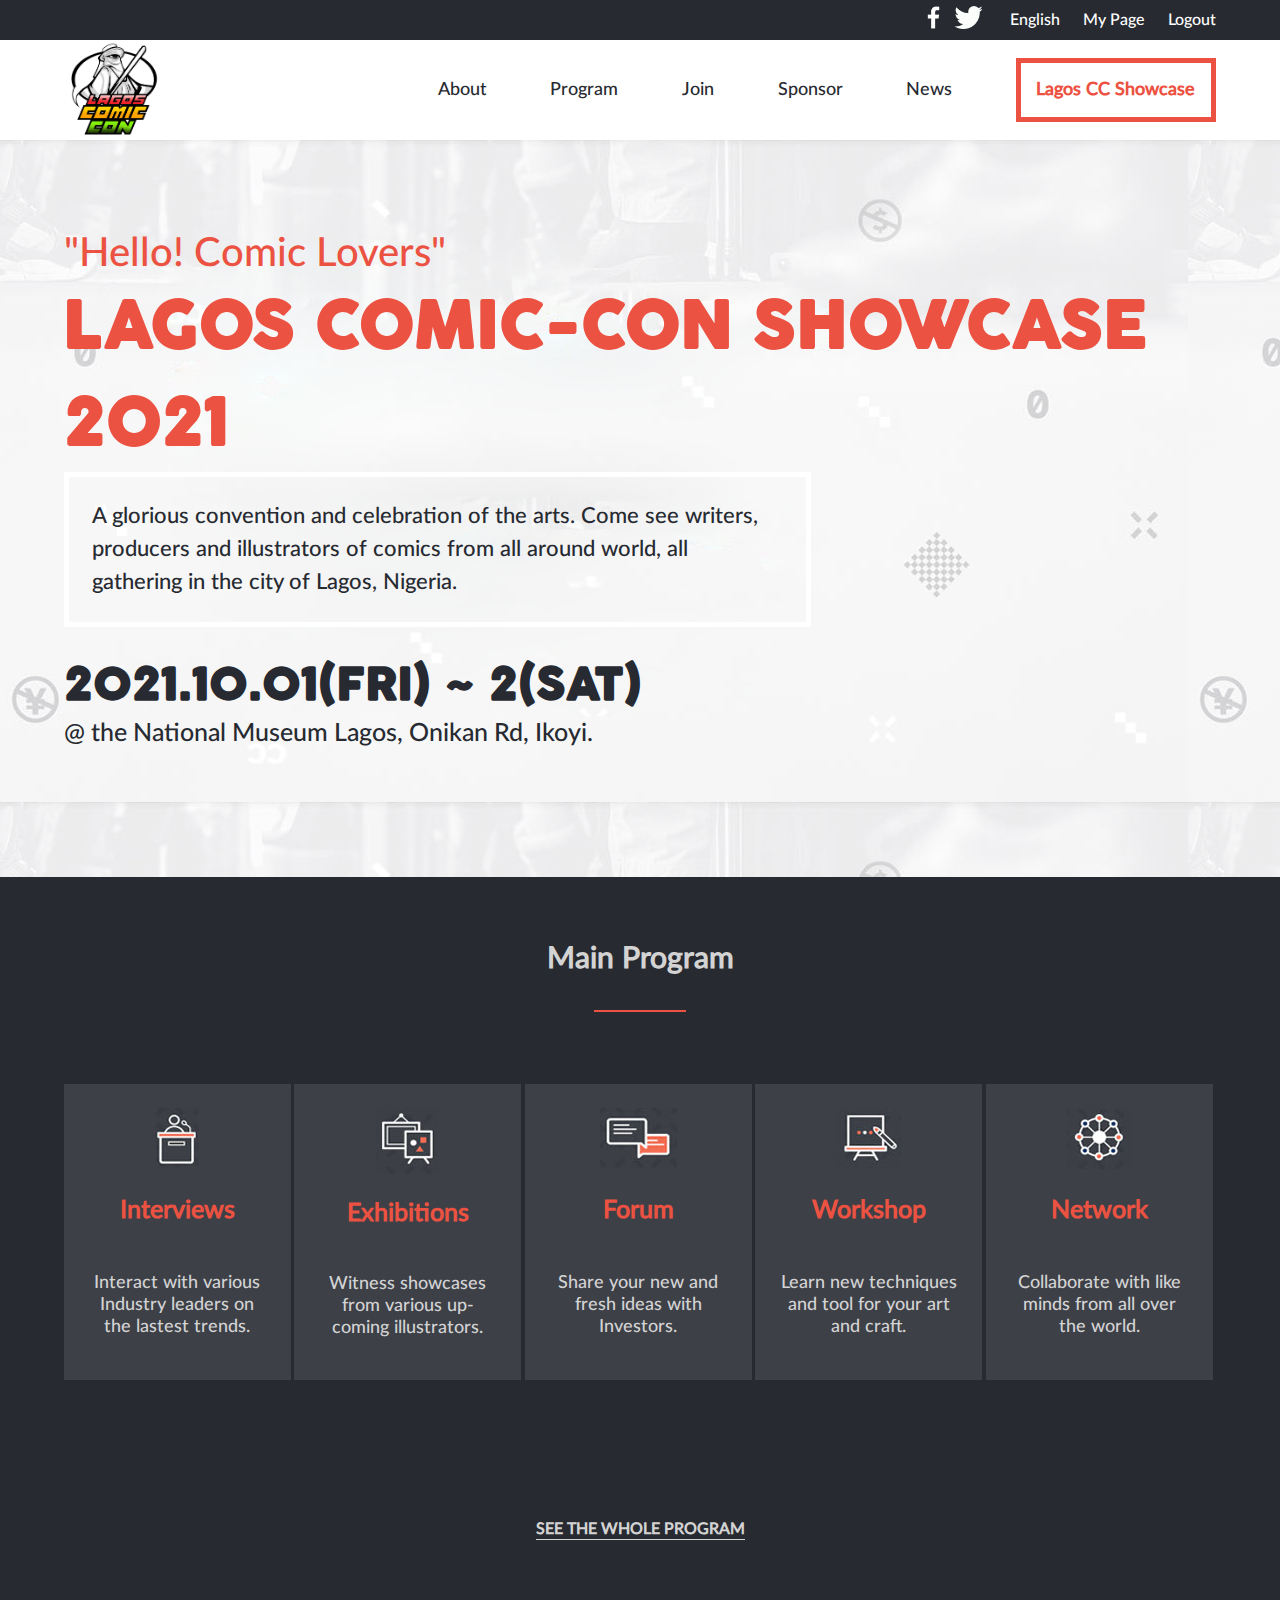
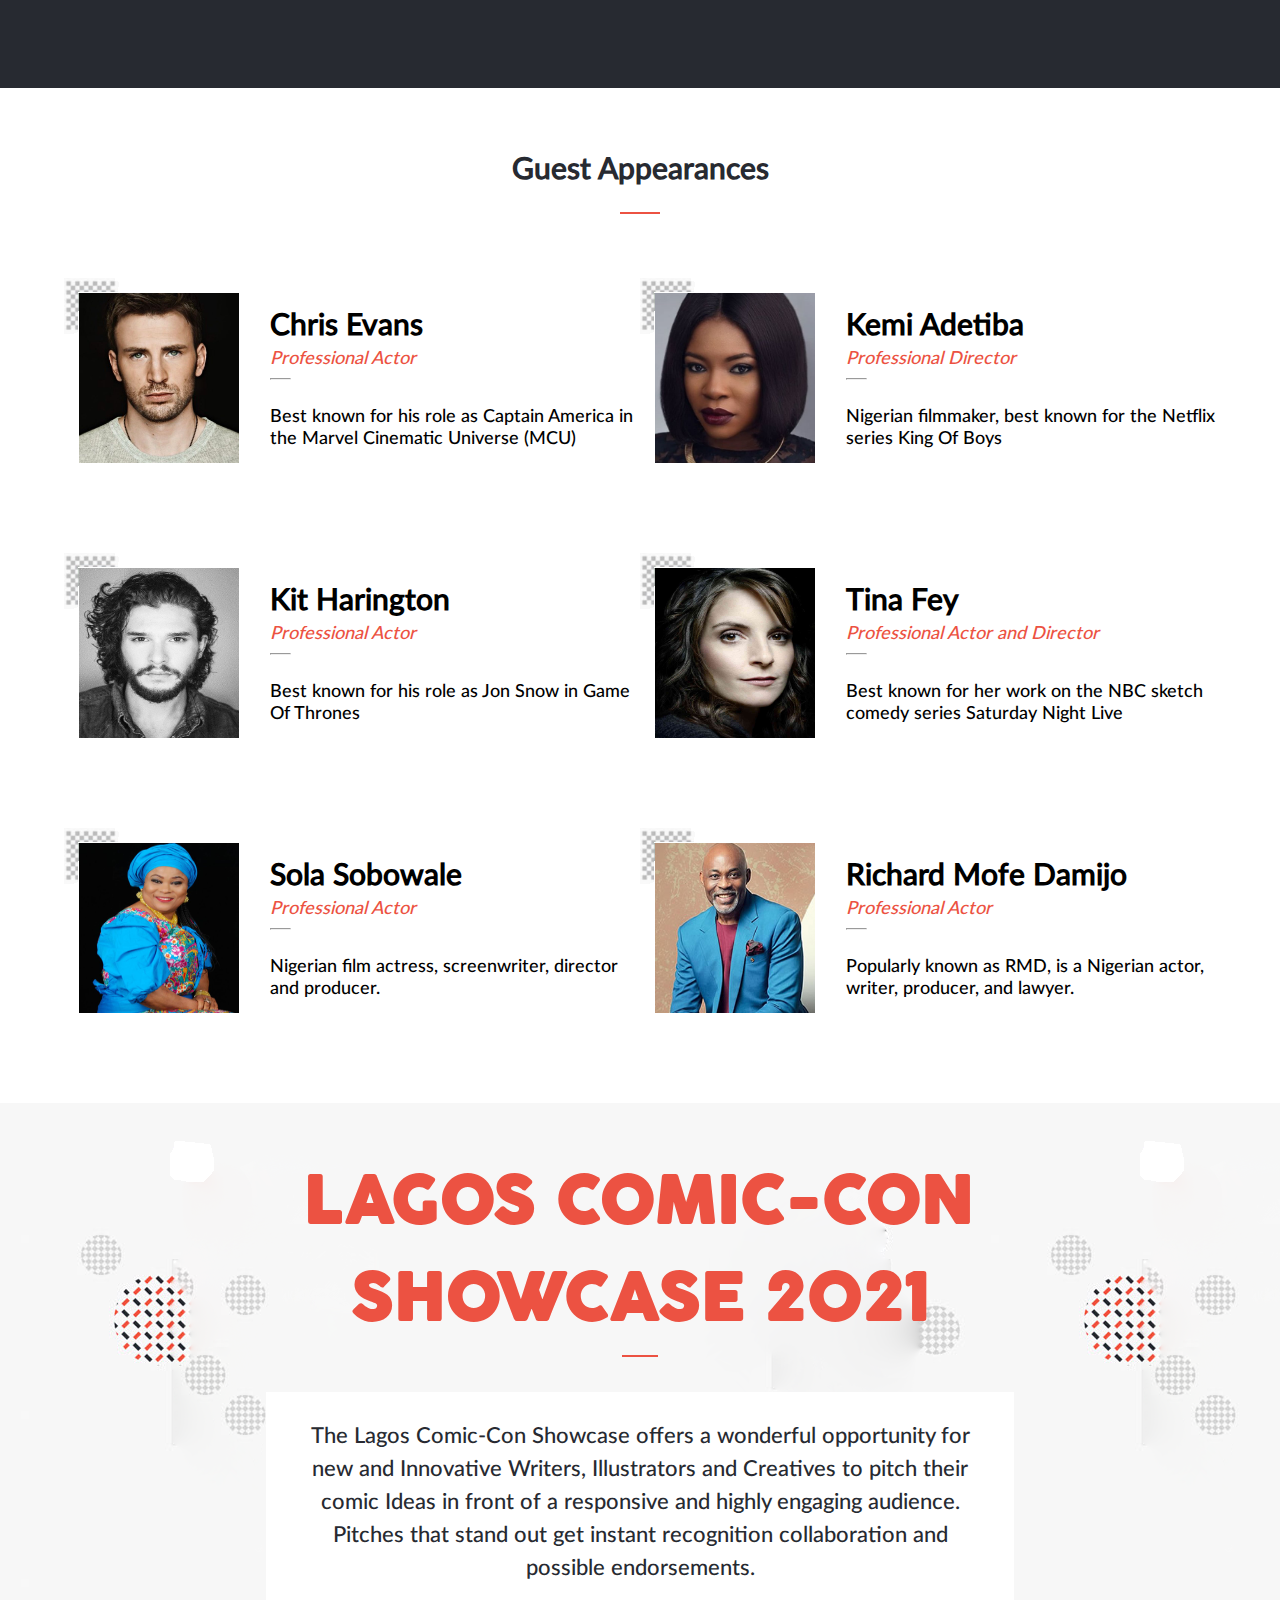
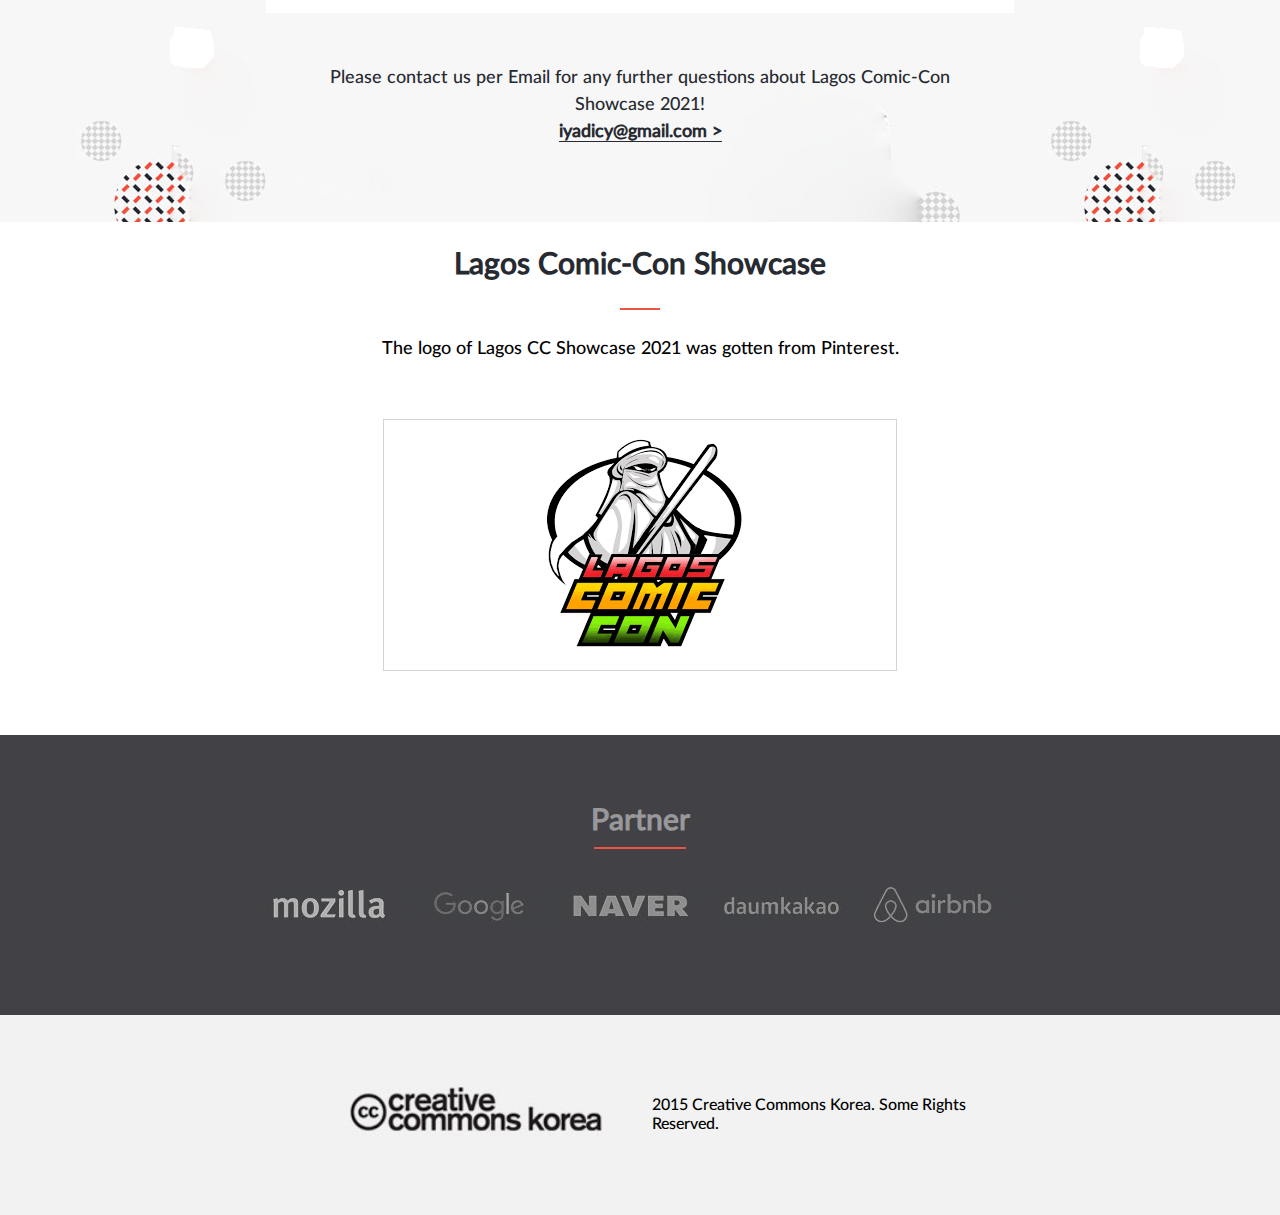
==== commit e8d3e419: "Update index.html and mobile-nav.css" ====
--- a/index.html
+++ b/index.html
@@ -160,19 +160,19 @@
               <div class="mobile-nav-list-title"><a href="#landing-page">Home</a></div>
             </li>
             <li tabindex="0">
-              <div class="mobile-nav-list-title margin-top"><a href="#program-page">Program</a></div>       
+              <div class="mobile-nav-list-title margin-top-li"><a href="#program-page">Program</a></div>       
             </li>
             <li tabindex="0">
-              <div class="mobile-nav-list-title margin-top"><a href="#about-page">About</a></div>   
+              <div class="mobile-nav-list-title margin-top-li"><a href="#about-page">About</a></div>   
             </li>
             <li tabindex="0">
-              <div class="mobile-nav-list-title margin-top"><a href="#landing-page">Join</a></div> 
+              <div class="mobile-nav-list-title margin-top-li"><a href="#landing-page">Join</a></div> 
             </li>
             <li tabindex="0">
-                <div class="mobile-nav-list-title margin-top"><a href="#landing-page">Sponsor</a></div> 
+                <div class="mobile-nav-list-title margin-top-li"><a href="#landing-page">Sponsor</a></div> 
             </li>
             <li tabindex="0">
-                <div class="mobile-nav-list-title margin-top"><a href="#landing-page">News</a></div> 
+                <div class="mobile-nav-list-title margin-top-li"><a href="#landing-page">News</a></div> 
             </li>
           </ul>
         </div>         
--- a/css/mobile-nav.css
+++ b/css/mobile-nav.css
@@ -4,7 +4,7 @@
   min-width: 100%;
   min-height: 100%;
   position: fixed;
-  flex-wrap: wrap;  
+  flex-wrap: wrap;
   background: #ec5242;
   flex-direction: column;
   justify-content: space-between;
@@ -65,3 +65,7 @@
   width: 30px;
   resize: both;
 }
+
+.margin-top-li {
+  margin-top: 60px;
+}
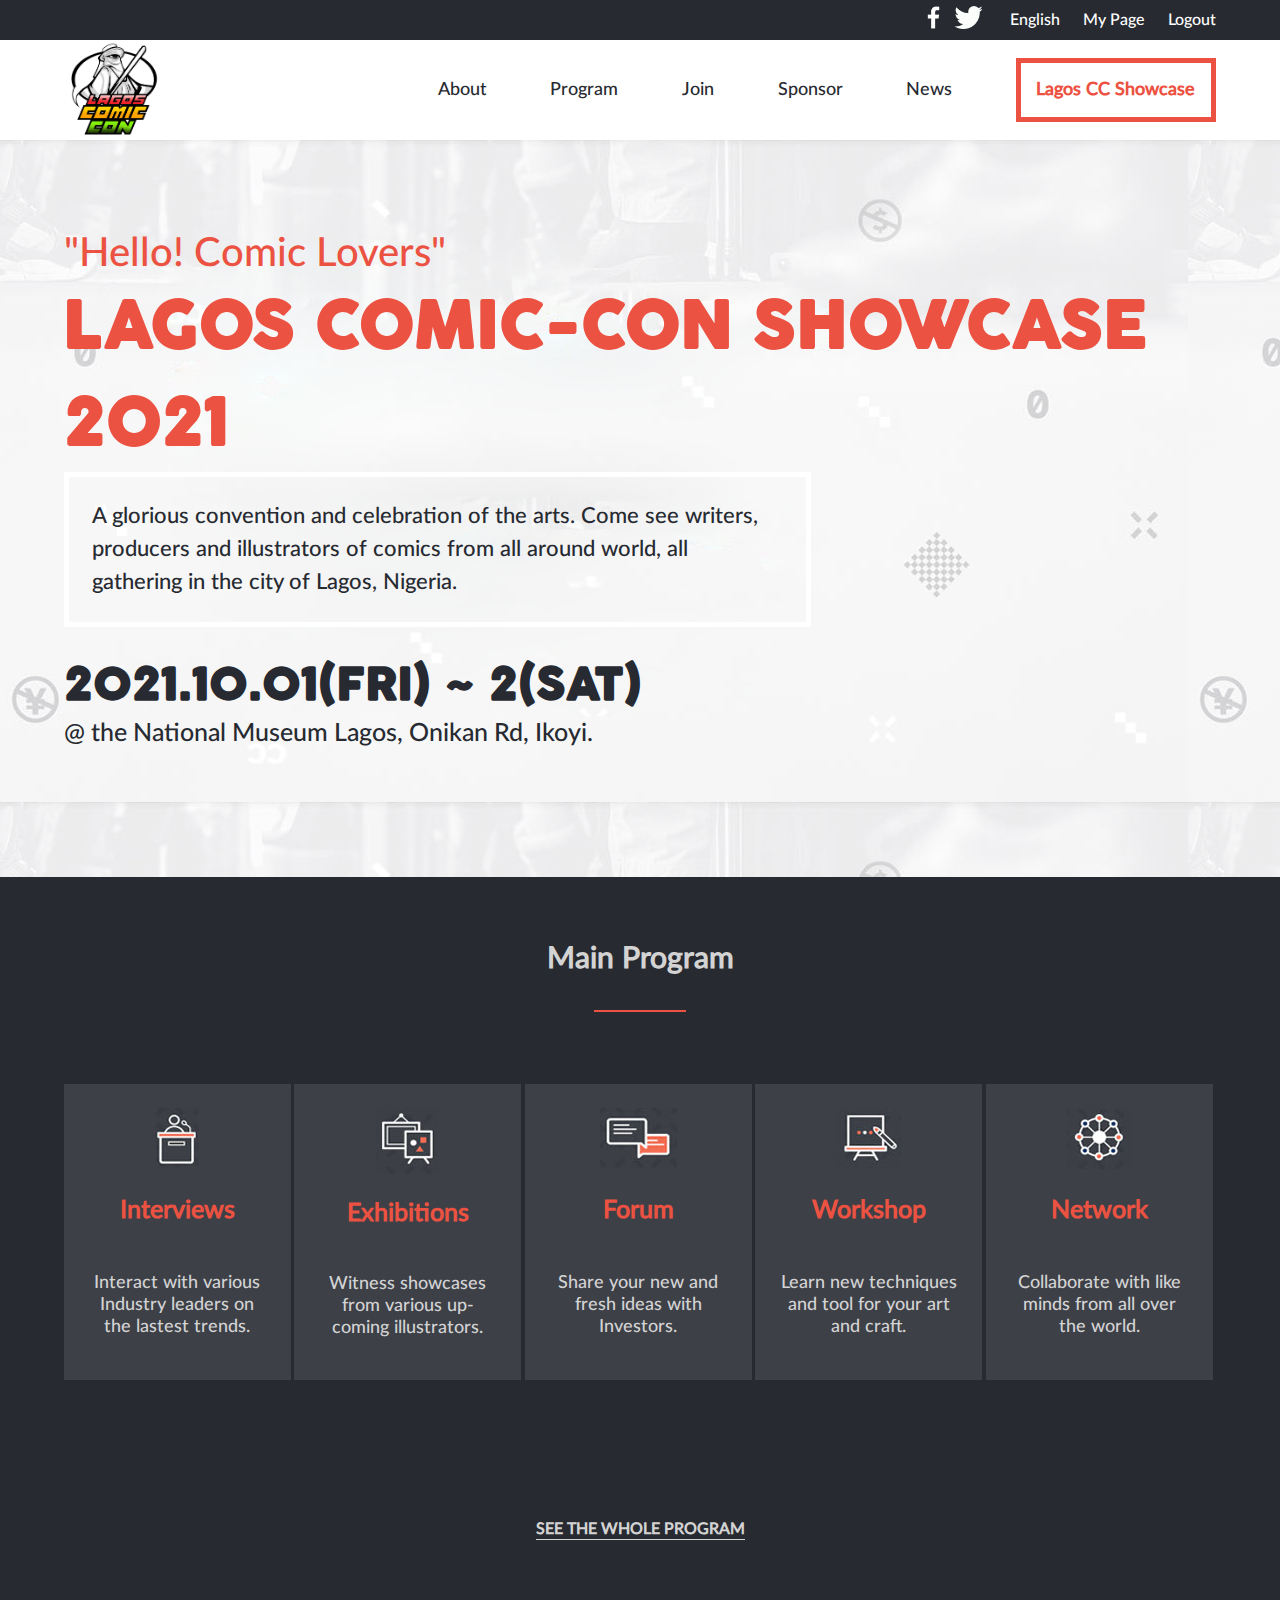
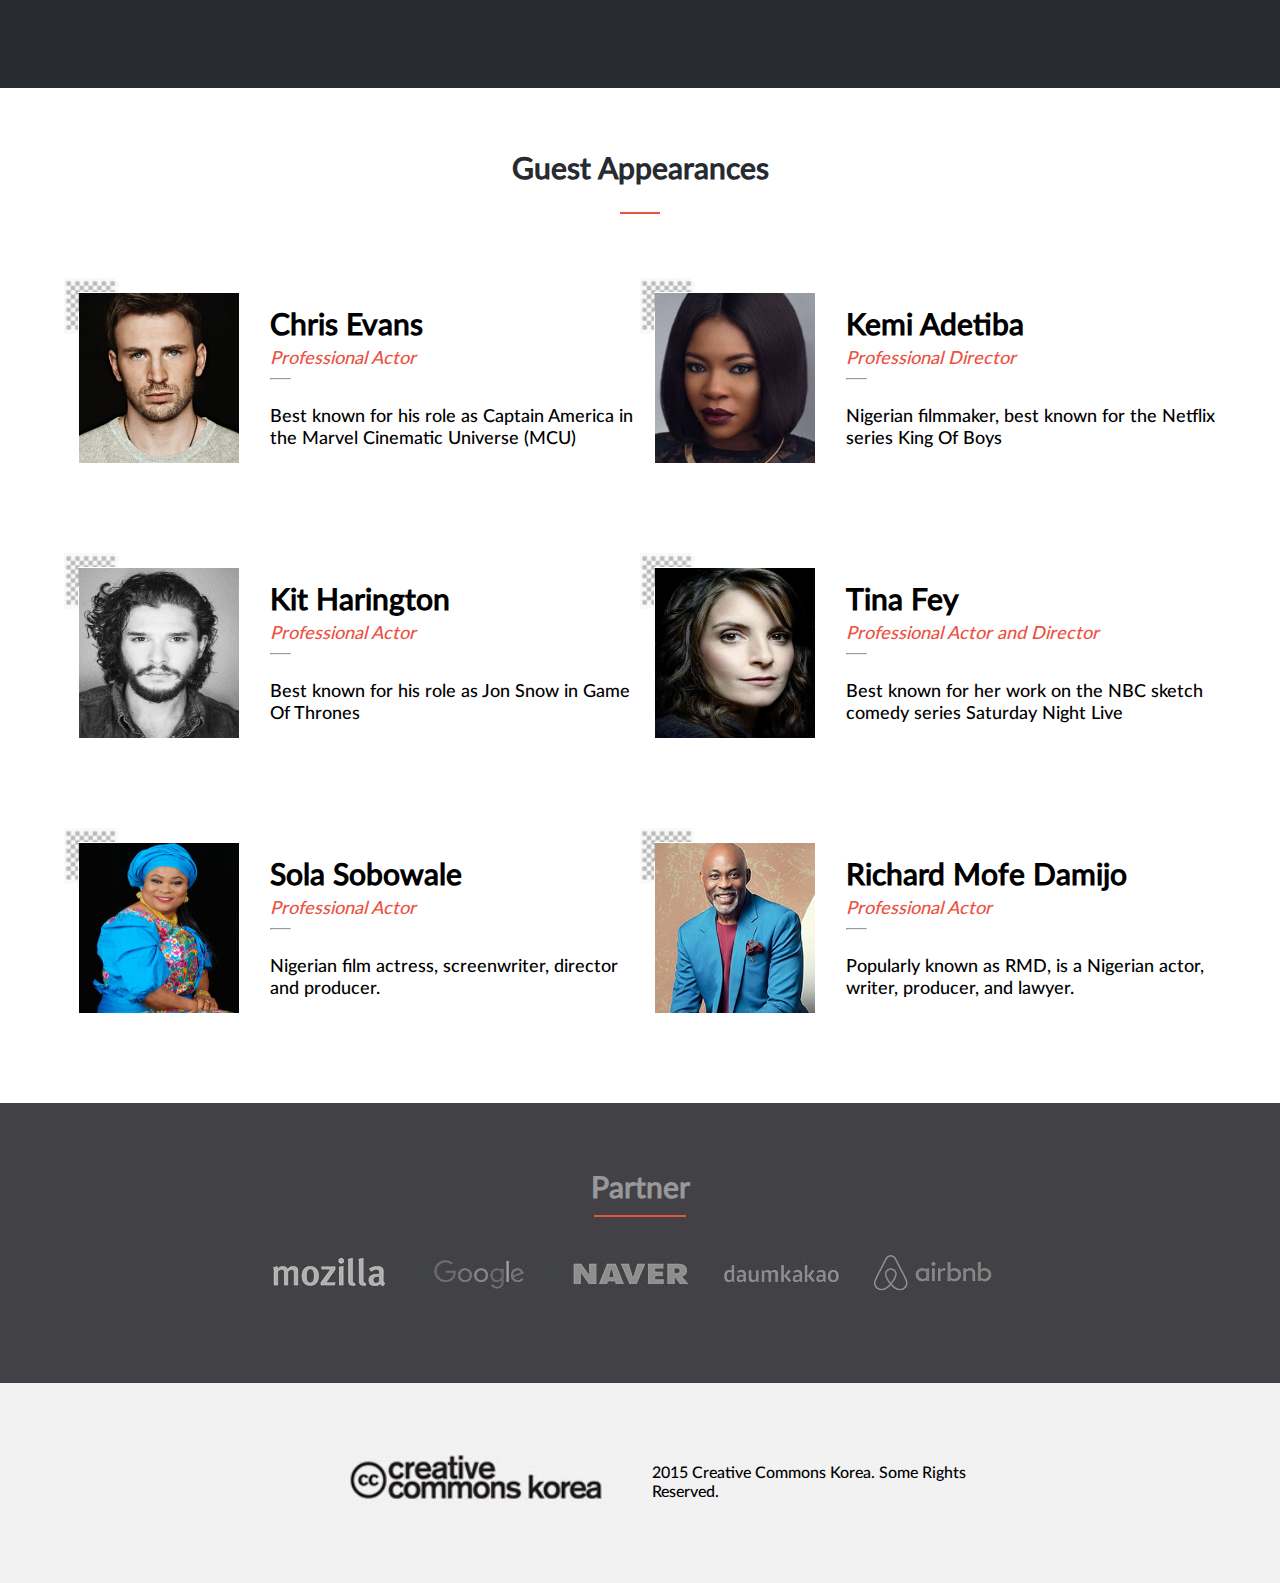
==== commit 2979c25f: "Update index.html" ====
--- a/index.html
+++ b/index.html
@@ -9,6 +9,7 @@
 <link rel="stylesheet" href="css/mobile-nav.css" />
 <link rel="stylesheet" href="css/about-section.css" />
 <link rel="stylesheet" href="css/desktop.css" />
+<link rel="stylesheet" href="css/homepage.css" />
 <script src="scripts/export.js"></script>
 </head>
 <body onload="loadSpeakers()">
@@ -32,7 +33,7 @@
         <nav class="desktop-nav">           
                 <div class="desktop-nav-img-div" tabindex="0"><a href="#landing-page"><img  src="images/lagosComicConLogo.png" alt="Lagos Comic-Con Logo"></a></div>
                 <ul class="desktop-nav-ul">
-                    <li tabindex="0"><a href="#about-page">About</a></li>                    
+                    <li tabindex="0"><a href="./about.html">About</a></li>                    
                     <li tabindex="0"><a href="#program-page">Program</a></li>
                     <li tabindex="0"><a href="#landing-page">Join</a></li>
                     <li tabindex="0"><a href="#landing-page">Sponsor</a></li>
@@ -120,35 +121,7 @@
             </header>           
            
         </div>    
-    </section>
-
-    <section class="landing-Page desktop-about-page" id="about-page">
-        <div class="pad-div">
-            <header class="landing-page-header center">
-                <p class="mobile-p">"Hello! Comic Lovers"</p>
-                <h2>LAGOS COMIC-CON SHOWCASE 2021</h2>
-                <hr>
-            </header>
-            <div class="landing-page-p-div about-p-div">
-                <p class="border-div about-p-tag"> The Lagos Comic-Con Showcase offers a wonderful opportunity for new and Innovative Writers, Illustrators and
-                    Creatives to pitch their comic Ideas in front of a responsive and highly engaging audience. Pitches that stand out get instant recognition
-                    collaboration and possible endorsements.
-                </p>
-                <p class="about-landing-page-p"> Please contact us per Email for any further questions about Lagos Comic-Con Showcase 2021!
-                    <br>
-                    <a href="mailto:iyadicy@gmail.com">iyadicy@gmail.com ></a>                
-                </p>
-            </div>
-        </div>        
-        <div class="speakers-div-container flex-column padding">
-            <header class="margin speakers-div-container-header">
-                <h2> Lagos Comic-Con Showcase </h2>
-                <hr>
-            </header>
-            <P class="about-landing-page-p"> The logo of Lagos CC Showcase 2021 was gotten from Pinterest.</P>
-            <div class="main-logo-div"><img src="images/lagosComicConLogo.png" alt="showcase logo"></div>
-        </div>
-    </section>
+    </section>  
 
     <div class="mobile-nav d-flex" id="mobile-nav">  
         <div class="mobile-nav-list d-flex">
@@ -163,7 +136,7 @@
               <div class="mobile-nav-list-title margin-top-li"><a href="#program-page">Program</a></div>       
             </li>
             <li tabindex="0">
-              <div class="mobile-nav-list-title margin-top-li"><a href="#about-page">About</a></div>   
+              <div class="mobile-nav-list-title margin-top-li"><a href="./about.html">About</a></div>   
             </li>
             <li tabindex="0">
               <div class="mobile-nav-list-title margin-top-li"><a href="#landing-page">Join</a></div> 
--- a/css/homepage.css
+++ b/css/homepage.css
@@ -0,0 +1,9 @@
+footer {
+  display: none;
+}
+
+@media only screen and (min-width: 768px) {
+  footer {
+    display: block;
+  }
+}
